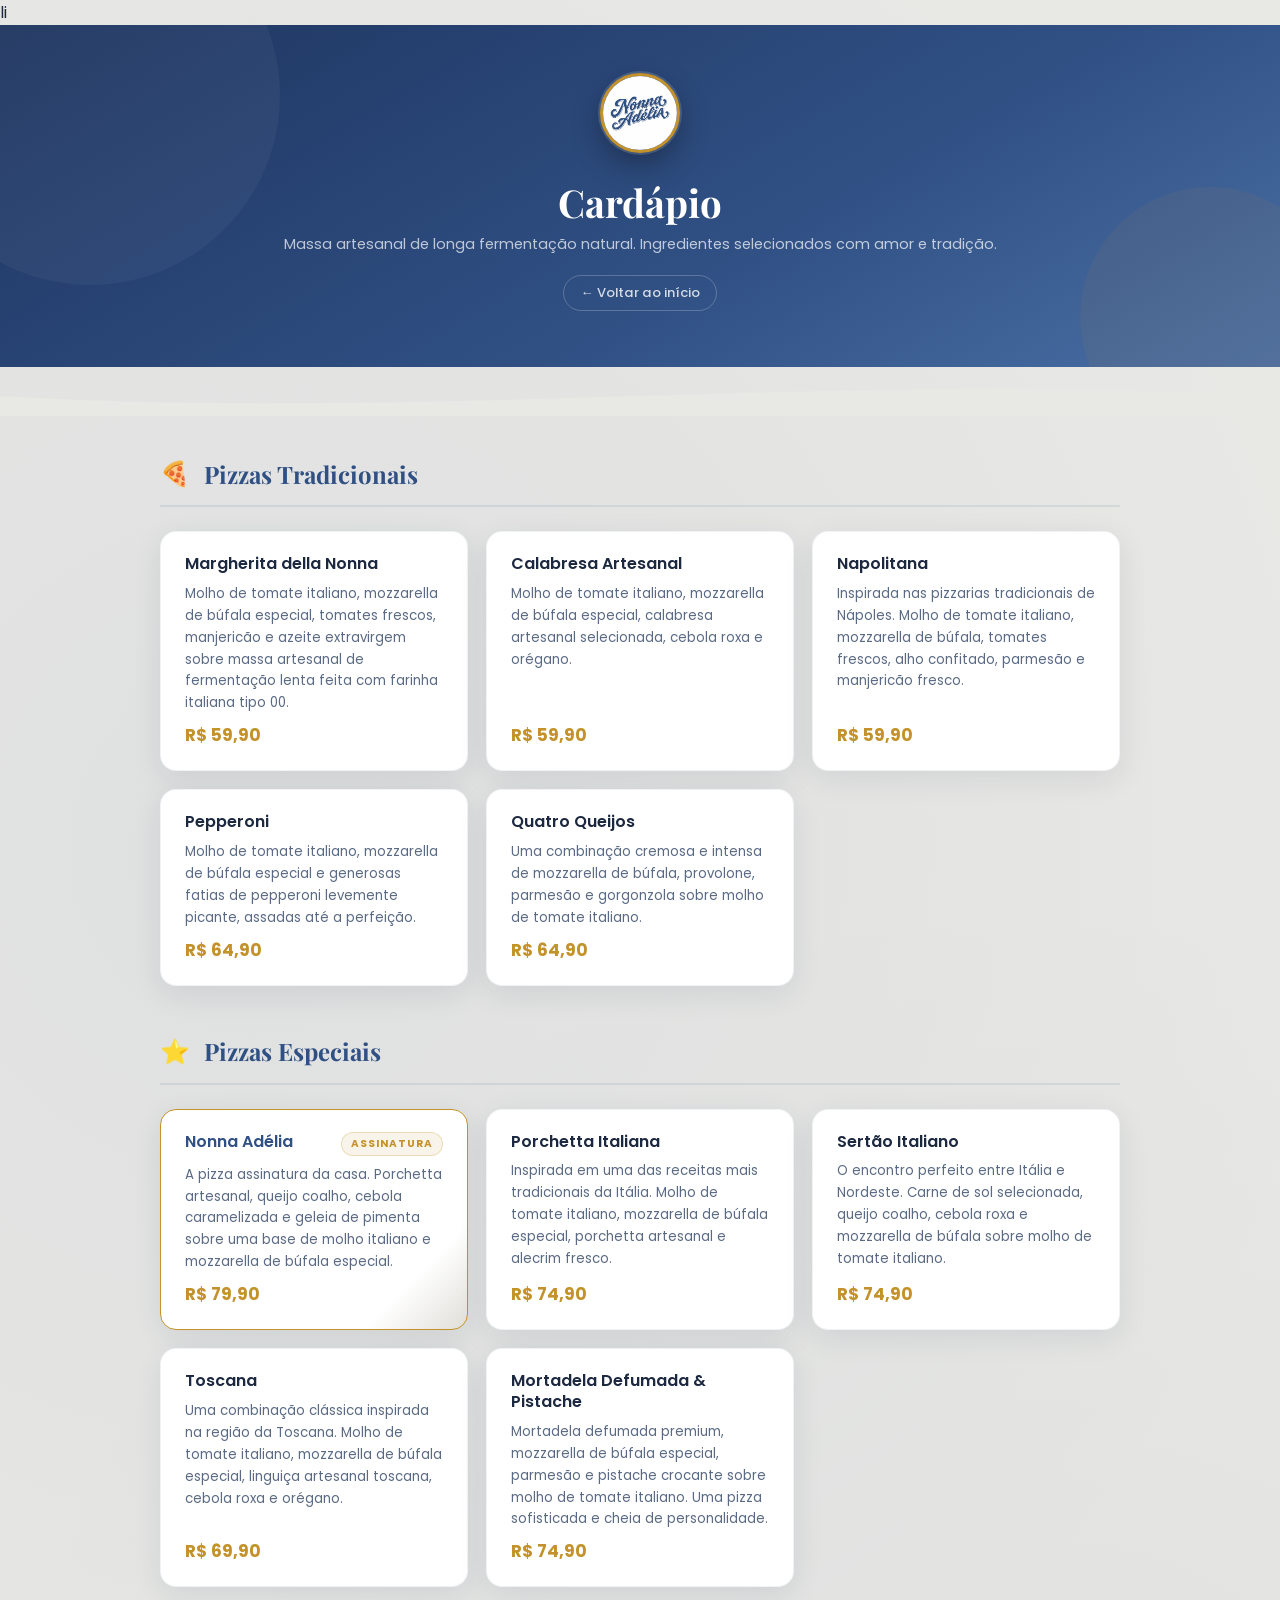
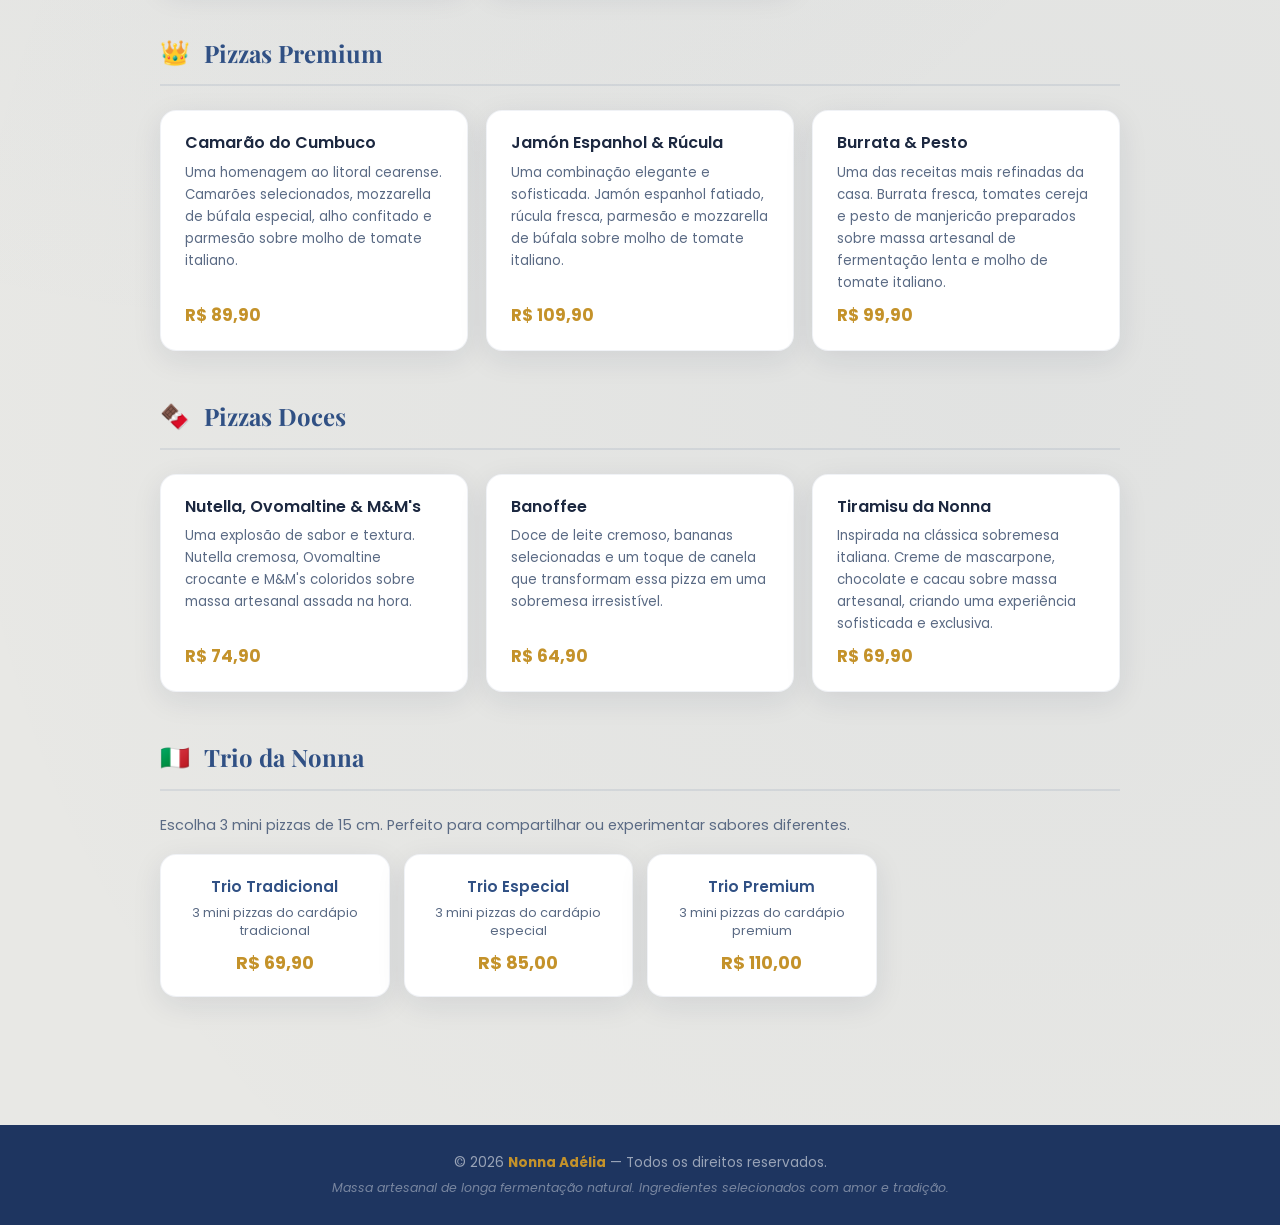
==== cardapio.html @ 71831718 "ajuste final" ====
<!DOCTYPE html>
<html lang="pt-BR">

<head>
    <meta charset="UTF-8">
    <meta name="viewport" content="width=device-width, initial-scale=1.0">
    <title>Cardápio — Nonna Adélia</title>
    <meta name="description" content="Cardápio completo da Nonna Adélia Pizzaria Artesanal.">

    <link rel="preconnect" href="https://fonts.googleapis.com">
    <link rel="preconnect" href="https://fonts.gstatic.com" crossorigin>
    <link href="https://fonts.googleapis.com/css2?family=Playfair+Display:ital,wght@0,700;1,400&family=Poppins:wght@300;400;500;600&display=swap" rel="stylesheet"> li
    <link rel="stylesheet" href="cardapio.css">
</head>

<body>

    <header class="menu-header">
        <img src="assets/logo.jpeg" alt="Logo Nonna Adélia" class="menu-header-logo">
        <h1>Cardápio</h1>
        <p>Massa artesanal de longa fermentação natural. Ingredientes selecionados com amor e tradição.</p>
        <a href="index.html" class="btn-back">
            ← Voltar ao início
        </a>
    </header>

    <div class="header-divider">
        <svg viewBox="0 0 1440 50" xmlns="http://www.w3.org/2000/svg" preserveAspectRatio="none">
            <path d="M0,30 C480,55 960,5 1440,30 L1440,50 L0,50 Z" fill="#e8e8e5"/>
        </svg>
    </div>

    <main class="container">

        <!-- TRADICIONAIS -->
        <div class="category">
            <div class="category-header">
                <span class="category-icon">🍕</span>
                <h2 class="category-title">Pizzas Tradicionais</h2>
            </div>
            <div class="pizza-list">

                <div class="pizza-item">
                    <div class="pizza-item-top">
                        <span class="pizza-item-name">Margherita della Nonna</span>
                    </div>
                    <p class="pizza-item-desc">Molho de tomate italiano, mozzarella de búfala especial, tomates frescos, manjericão e azeite extravirgem sobre massa artesanal de fermentação lenta feita com farinha italiana tipo 00.</p>
                    <span class="pizza-item-price">R$ 59,90</span>
                </div>

                <div class="pizza-item">
                    <div class="pizza-item-top">
                        <span class="pizza-item-name">Calabresa Artesanal</span>
                    </div>
                    <p class="pizza-item-desc">Molho de tomate italiano, mozzarella de búfala especial, calabresa artesanal selecionada, cebola roxa e orégano.</p>
                    <span class="pizza-item-price">R$ 59,90</span>
                </div>

                <div class="pizza-item">
                    <div class="pizza-item-top">
                        <span class="pizza-item-name">Napolitana</span>
                    </div>
                    <p class="pizza-item-desc">Inspirada nas pizzarias tradicionais de Nápoles. Molho de tomate italiano, mozzarella de búfala, tomates frescos, alho confitado, parmesão e manjericão fresco.</p>
                    <span class="pizza-item-price">R$ 59,90</span>
                </div>

                <div class="pizza-item">
                    <div class="pizza-item-top">
                        <span class="pizza-item-name">Pepperoni</span>
                    </div>
                    <p class="pizza-item-desc">Molho de tomate italiano, mozzarella de búfala especial e generosas fatias de pepperoni levemente picante, assadas até a perfeição.</p>
                    <span class="pizza-item-price">R$ 64,90</span>
                </div>

                <div class="pizza-item">
                    <div class="pizza-item-top">
                        <span class="pizza-item-name">Quatro Queijos</span>
                    </div>
                    <p class="pizza-item-desc">Uma combinação cremosa e intensa de mozzarella de búfala, provolone, parmesão e gorgonzola sobre molho de tomate italiano.</p>
                    <span class="pizza-item-price">R$ 64,90</span>
                </div>

            </div>
        </div>

        <!-- ESPECIAIS -->
        <div class="category">
            <div class="category-header">
                <span class="category-icon">⭐</span>
                <h2 class="category-title">Pizzas Especiais</h2>
            </div>
            <div class="pizza-list">

                <div class="pizza-item destaque">
                    <div class="pizza-item-top">
                        <span class="pizza-item-name">Nonna Adélia</span>
                        <span class="pizza-item-badge">Assinatura</span>
                    </div>
                    <p class="pizza-item-desc">A pizza assinatura da casa. Porchetta artesanal, queijo coalho, cebola caramelizada e geleia de pimenta sobre uma base de molho italiano e mozzarella de búfala especial.</p>
                    <span class="pizza-item-price">R$ 79,90</span>
                </div>

                <div class="pizza-item">
                    <div class="pizza-item-top">
                        <span class="pizza-item-name">Porchetta Italiana</span>
                    </div>
                    <p class="pizza-item-desc">Inspirada em uma das receitas mais tradicionais da Itália. Molho de tomate italiano, mozzarella de búfala especial, porchetta artesanal e alecrim fresco.</p>
                    <span class="pizza-item-price">R$ 74,90</span>
                </div>

                <div class="pizza-item">
                    <div class="pizza-item-top">
                        <span class="pizza-item-name">Sertão Italiano</span>
                    </div>
                    <p class="pizza-item-desc">O encontro perfeito entre Itália e Nordeste. Carne de sol selecionada, queijo coalho, cebola roxa e mozzarella de búfala sobre molho de tomate italiano.</p>
                    <span class="pizza-item-price">R$ 74,90</span>
                </div>

                <div class="pizza-item">
                    <div class="pizza-item-top">
                        <span class="pizza-item-name">Toscana</span>
                    </div>
                    <p class="pizza-item-desc">Uma combinação clássica inspirada na região da Toscana. Molho de tomate italiano, mozzarella de búfala especial, linguiça artesanal toscana, cebola roxa e orégano.</p>
                    <span class="pizza-item-price">R$ 69,90</span>
                </div>

                <div class="pizza-item">
                    <div class="pizza-item-top">
                        <span class="pizza-item-name">Mortadela Defumada & Pistache</span>
                    </div>
                    <p class="pizza-item-desc">Mortadela defumada premium, mozzarella de búfala especial, parmesão e pistache crocante sobre molho de tomate italiano. Uma pizza sofisticada e cheia de personalidade.</p>
                    <span class="pizza-item-price">R$ 74,90</span>
                </div>

            </div>
        </div>

        <!-- PREMIUM -->
        <div class="category">
            <div class="category-header">
                <span class="category-icon">👑</span>
                <h2 class="category-title">Pizzas Premium</h2>
            </div>
            <div class="pizza-list">

                <div class="pizza-item">
                    <div class="pizza-item-top">
                        <span class="pizza-item-name">Camarão do Cumbuco</span>
                    </div>
                    <p class="pizza-item-desc">Uma homenagem ao litoral cearense. Camarões selecionados, mozzarella de búfala especial, alho confitado e parmesão sobre molho de tomate italiano.</p>
                    <span class="pizza-item-price">R$ 89,90</span>
                </div>

                <div class="pizza-item">
                    <div class="pizza-item-top">
                        <span class="pizza-item-name">Jamón Espanhol & Rúcula</span>
                    </div>
                    <p class="pizza-item-desc">Uma combinação elegante e sofisticada. Jamón espanhol fatiado, rúcula fresca, parmesão e mozzarella de búfala sobre molho de tomate italiano.</p>
                    <span class="pizza-item-price">R$ 109,90</span>
                </div>

                <div class="pizza-item">
                    <div class="pizza-item-top">
                        <span class="pizza-item-name">Burrata & Pesto</span>
                    </div>
                    <p class="pizza-item-desc">Uma das receitas mais refinadas da casa. Burrata fresca, tomates cereja e pesto de manjericão preparados sobre massa artesanal de fermentação lenta e molho de tomate italiano.</p>
                    <span class="pizza-item-price">R$ 99,90</span>
                </div>

            </div>
        </div>

        <!-- DOCES -->
        <div class="category">
            <div class="category-header">
                <span class="category-icon">🍫</span>
                <h2 class="category-title">Pizzas Doces</h2>
            </div>
            <div class="pizza-list">

                <div class="pizza-item">
                    <div class="pizza-item-top">
                        <span class="pizza-item-name">Nutella, Ovomaltine & M&M's</span>
                    </div>
                    <p class="pizza-item-desc">Uma explosão de sabor e textura. Nutella cremosa, Ovomaltine crocante e M&M's coloridos sobre massa artesanal assada na hora.</p>
                    <span class="pizza-item-price">R$ 74,90</span>
                </div>

                <div class="pizza-item">
                    <div class="pizza-item-top">
                        <span class="pizza-item-name">Banoffee</span>
                    </div>
                    <p class="pizza-item-desc">Doce de leite cremoso, bananas selecionadas e um toque de canela que transformam essa pizza em uma sobremesa irresistível.</p>
                    <span class="pizza-item-price">R$ 64,90</span>
                </div>

                <div class="pizza-item">
                    <div class="pizza-item-top">
                        <span class="pizza-item-name">Tiramisu da Nonna</span>
                    </div>
                    <p class="pizza-item-desc">Inspirada na clássica sobremesa italiana. Creme de mascarpone, chocolate e cacau sobre massa artesanal, criando uma experiência sofisticada e exclusiva.</p>
                    <span class="pizza-item-price">R$ 69,90</span>
                </div>

            </div>
        </div>

        <!-- TRIO DA NONNA -->
        <div class="category">
            <div class="category-header">
                <span class="category-icon">🇮🇹</span>
                <h2 class="category-title">Trio da Nonna</h2>
            </div>
            <p style="font-size:.9rem; color:var(--muted); margin-bottom:18px;">Escolha 3 mini pizzas de 15 cm. Perfeito para compartilhar ou experimentar sabores diferentes.</p>
            <div class="trio-grid">

                <div class="trio-item">
                    <div class="trio-item-name">Trio Tradicional</div>
                    <div class="trio-item-desc">3 mini pizzas do cardápio tradicional</div>
                    <div class="trio-item-price">R$ 69,90</div>
                </div>

                <div class="trio-item">
                    <div class="trio-item-name">Trio Especial</div>
                    <div class="trio-item-desc">3 mini pizzas do cardápio especial</div>
                    <div class="trio-item-price">R$ 85,00</div>
                </div>

                <div class="trio-item">
                    <div class="trio-item-name">Trio Premium</div>
                    <div class="trio-item-desc">3 mini pizzas do cardápio premium</div>
                    <div class="trio-item-price">R$ 110,00</div>
                </div>

            </div>
        </div>

    </main>

    <footer class="menu-footer">
        <p>© 2026 <strong>Nonna Adélia</strong> — Todos os direitos reservados.</p>
        <p class="menu-footer-note">Massa artesanal de longa fermentação natural. Ingredientes selecionados com amor e tradição.</p>
    </footer>

</body>

</html>
---- cardapio.css ----
:root {
     --blue: #305084;
     --blue-dk: #1e3560;
     --blue-lt: #4a6fa5;
     --cream: #e8e8e5;
     --cream-lt: #f4f4f2;
     --white: #ffffff;
     --text: #1c2840;
     --muted: #5a6a84;
     --gold: #c4922a;
     --shadow: 0 8px 30px rgba(20, 35, 70, .09);
     --radius: 16px;
 }
 
 * {
     margin: 0;
     padding: 0;
     box-sizing: border-box;
 }
 
 html {
     scroll-behavior: smooth;
 }
 
 body {
     font-family: 'Poppins', sans-serif;
     background: var(--cream);
     color: var(--text);
     background-image: radial-gradient(circle at 20% 30%, rgba(48, 80, 132, .05) 0%, transparent 50%), radial-gradient(circle at 80% 70%, rgba(48, 80, 132, .04) 0%, transparent 50%);
 }
 
 h1,
 h2,
 h3 {
     font-family: 'Playfair Display', serif;
 }
 /* ── HEADER ─────────────────────────────── */
 
 .menu-header {
     background: linear-gradient(150deg, var(--blue-dk) 0%, var(--blue) 60%, var(--blue-lt) 100%);
     color: #fff;
     padding: 48px 20px 56px;
     text-align: center;
     position: relative;
     overflow: hidden;
 }
 
 .menu-header::before,
 .menu-header::after {
     content: "";
     position: absolute;
     border-radius: 50%;
     background: rgba(255, 255, 255, .04);
     pointer-events: none;
 }
 
 .menu-header::before {
     width: 380px;
     height: 380px;
     top: -120px;
     left: -100px;
 }
 
 .menu-header::after {
     width: 260px;
     height: 260px;
     bottom: -80px;
     right: -60px;
     background: rgba(196, 146, 42, .07);
 }
 
 .menu-header-logo {
     width: 80px;
     height: 80px;
     border-radius: 50%;
     object-fit: cover;
     border: 3px solid var(--gold);
     box-shadow: 0 0 0 2px rgba(255, 255, 255, .15), 0 12px 30px rgba(0, 0, 0, .3);
     margin-bottom: 16px;
 }
 
 .menu-header h1 {
     font-size: 2.4rem;
     margin-bottom: 6px;
 }
 
 .menu-header p {
     font-size: .9rem;
     color: rgba(255, 255, 255, .7);
     margin-bottom: 20px;
 }
 
 .btn-back {
     display: inline-flex;
     align-items: center;
     gap: 7px;
     color: rgba(255, 255, 255, .8);
     text-decoration: none;
     font-size: .82rem;
     font-weight: 500;
     border: 1px solid rgba(255, 255, 255, .22);
     border-radius: 30px;
     padding: 7px 16px;
     transition: color .2s, border-color .2s, background .2s;
 }
 
 .btn-back:hover {
     color: #fff;
     border-color: rgba(255, 255, 255, .5);
     background: rgba(255, 255, 255, .1);
 }
 
 .header-divider {
     width: 100%;
     line-height: 0;
     margin-top: -1px;
 }
 
 .header-divider svg {
     display: block;
     width: 100%;
     height: 50px;
 }
 /* ── CONTAINER ──────────────────────────── */
 
 .container {
     width: 90%;
     max-width: 960px;
     margin: 0 auto;
     padding: 40px 0 80px;
 }
 /* ── CATEGORIA ──────────────────────────── */
 
 .category {
     margin-bottom: 48px;
 }
 
 .category-header {
     display: flex;
     align-items: center;
     gap: 14px;
     margin-bottom: 24px;
     padding-bottom: 14px;
     border-bottom: 2px solid rgba(48, 80, 132, .1);
 }
 
 .category-icon {
     font-size: 1.5rem;
     flex-shrink: 0;
 }
 
 .category-title {
     font-size: 1.5rem;
     color: var(--blue);
 }
 /* ── GRID DE PIZZAS ─────────────────────── */
 
 .pizza-list {
     display: grid;
     grid-template-columns: repeat(auto-fill, minmax(280px, 1fr));
     gap: 18px;
 }
 
 .pizza-item {
     background: var(--white);
     border-radius: var(--radius);
     padding: 22px 24px;
     box-shadow: var(--shadow);
     border: 1px solid rgba(48, 80, 132, .07);
     transition: transform .25s, box-shadow .25s;
     display: flex;
     flex-direction: column;
     gap: 8px;
 }
 
 .pizza-item:hover {
     transform: translateY(-4px);
     box-shadow: 0 16px 40px rgba(20, 35, 70, .13);
 }
 
 .pizza-item.destaque {
     border-color: var(--gold);
     background: linear-gradient(135deg, #fff 80%, rgba(196, 146, 42, .05));
 }
 
 .pizza-item-top {
     display: flex;
     justify-content: space-between;
     align-items: flex-start;
     gap: 10px;
 }
 
 .pizza-item-name {
     font-size: 1rem;
     font-weight: 600;
     color: var(--text);
     line-height: 1.3;
 }
 
 .pizza-item.destaque .pizza-item-name {
     color: var(--blue);
 }
 
 .pizza-item-badge {
     font-size: .65rem;
     font-weight: 700;
     letter-spacing: .1em;
     text-transform: uppercase;
     color: var(--gold);
     background: rgba(196, 146, 42, .1);
     border: 1px solid rgba(196, 146, 42, .25);
     border-radius: 20px;
     padding: 3px 9px;
     white-space: nowrap;
     flex-shrink: 0;
 }
 
 .pizza-item-desc {
     font-size: .83rem;
     color: var(--muted);
     line-height: 1.65;
 }
 
 .pizza-item-price {
     margin-top: auto;
     font-size: 1.05rem;
     font-weight: 700;
     color: var(--gold);
 }
 /* ── TRIO ───────────────────────────────── */
 
 .trio-grid {
     display: grid;
     grid-template-columns: repeat(auto-fill, minmax(200px, 1fr));
     gap: 14px;
 }
 
 .trio-item {
     background: var(--white);
     border-radius: var(--radius);
     padding: 20px 22px;
     box-shadow: var(--shadow);
     border: 1px solid rgba(48, 80, 132, .07);
     text-align: center;
 }
 
 .trio-item-name {
     font-size: .95rem;
     font-weight: 600;
     color: var(--blue);
     margin-bottom: 6px;
 }
 
 .trio-item-desc {
     font-size: .8rem;
     color: var(--muted);
     margin-bottom: 10px;
 }
 
 .trio-item-price {
     font-size: 1.1rem;
     font-weight: 700;
     color: var(--gold);
 }
 /* ── RODAPÉ ─────────────────────────────── */
 
 .menu-footer {
     background: var(--blue-dk);
     color: rgba(255, 255, 255, .55);
     text-align: center;
     padding: 28px 20px;
     font-size: .85rem;
 }
 
 .menu-footer strong {
     color: var(--gold);
 }
 
 .menu-footer-note {
     font-style: italic;
     color: rgba(255, 255, 255, .4);
     font-size: .78rem;
     margin-top: 6px;
 }
 /* ── RESPONSIVO ─────────────────────────── */
 
 @media (max-width: 600px) {
     .menu-header h1 {
         font-size: 1.9rem;
     }
     .pizza-list {
         grid-template-columns: 1fr;
     }
     .trio-grid {
         grid-template-columns: 1fr;
     }
 }
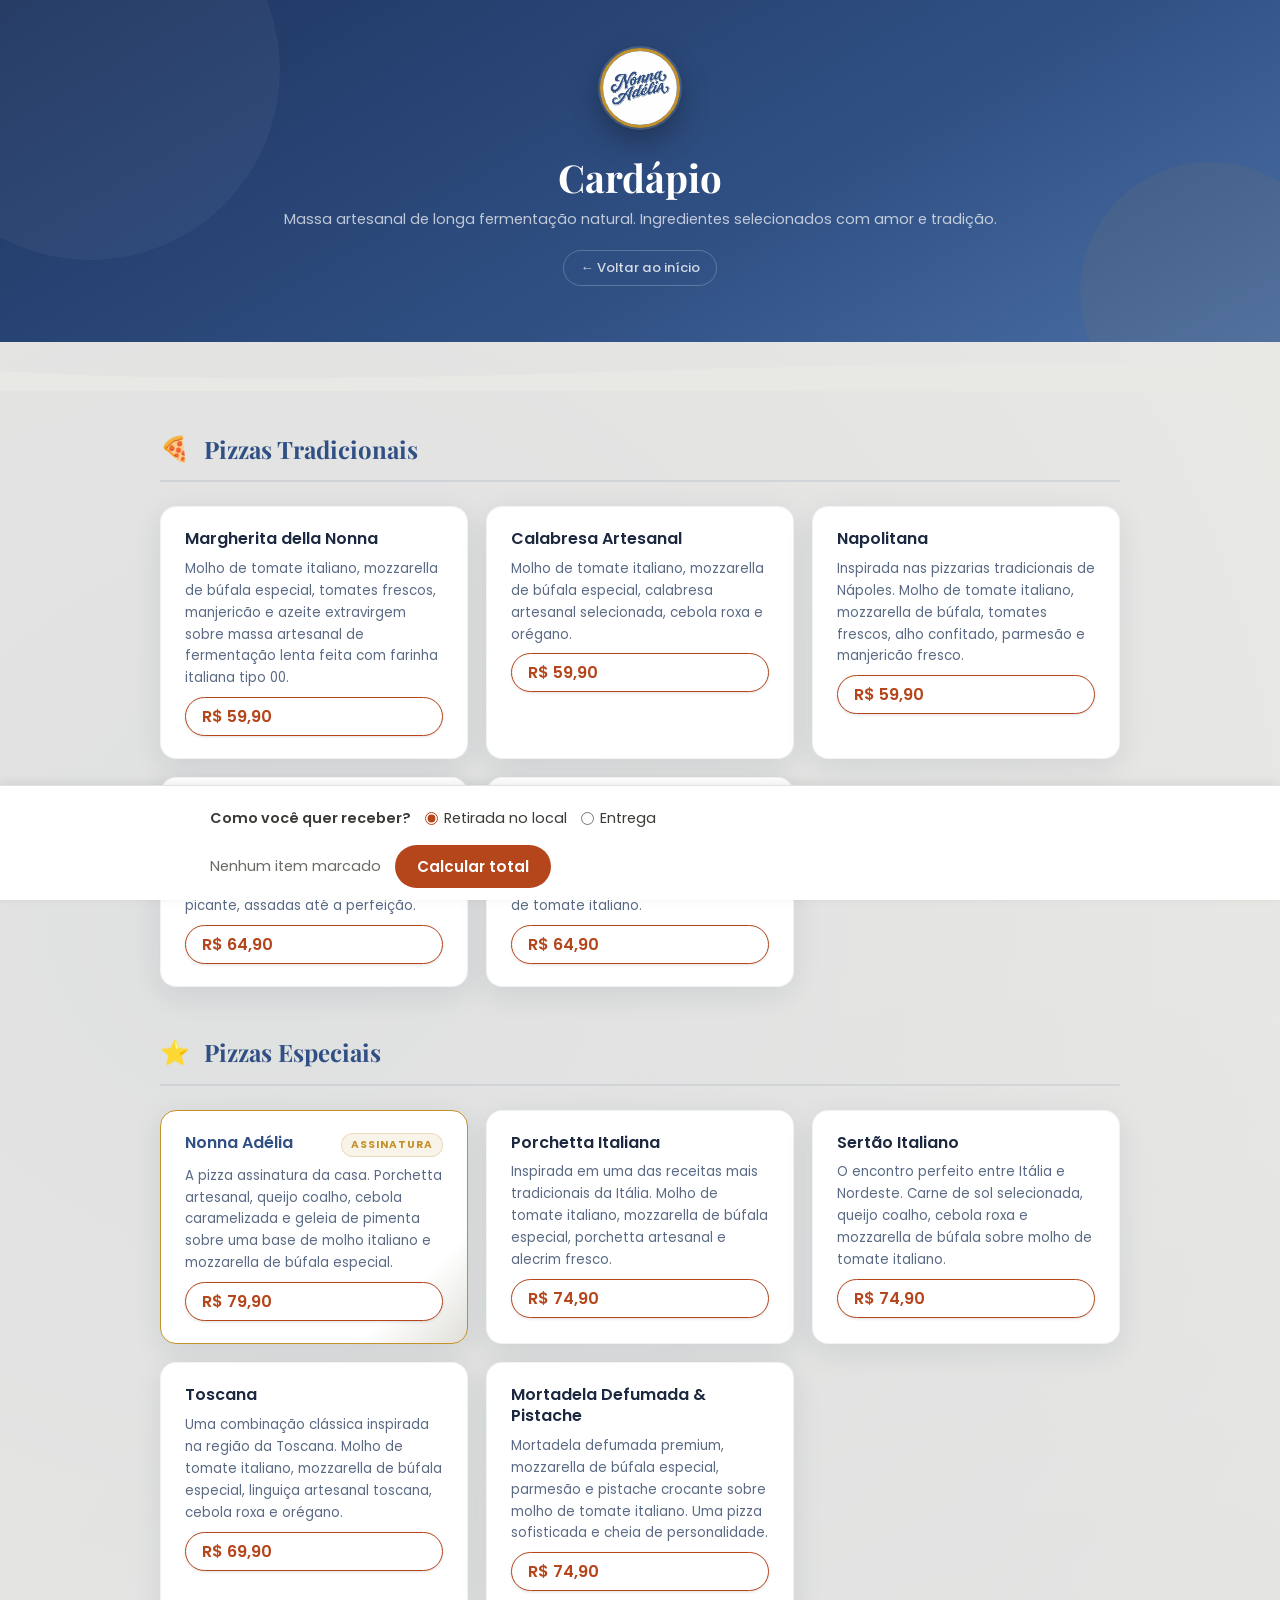
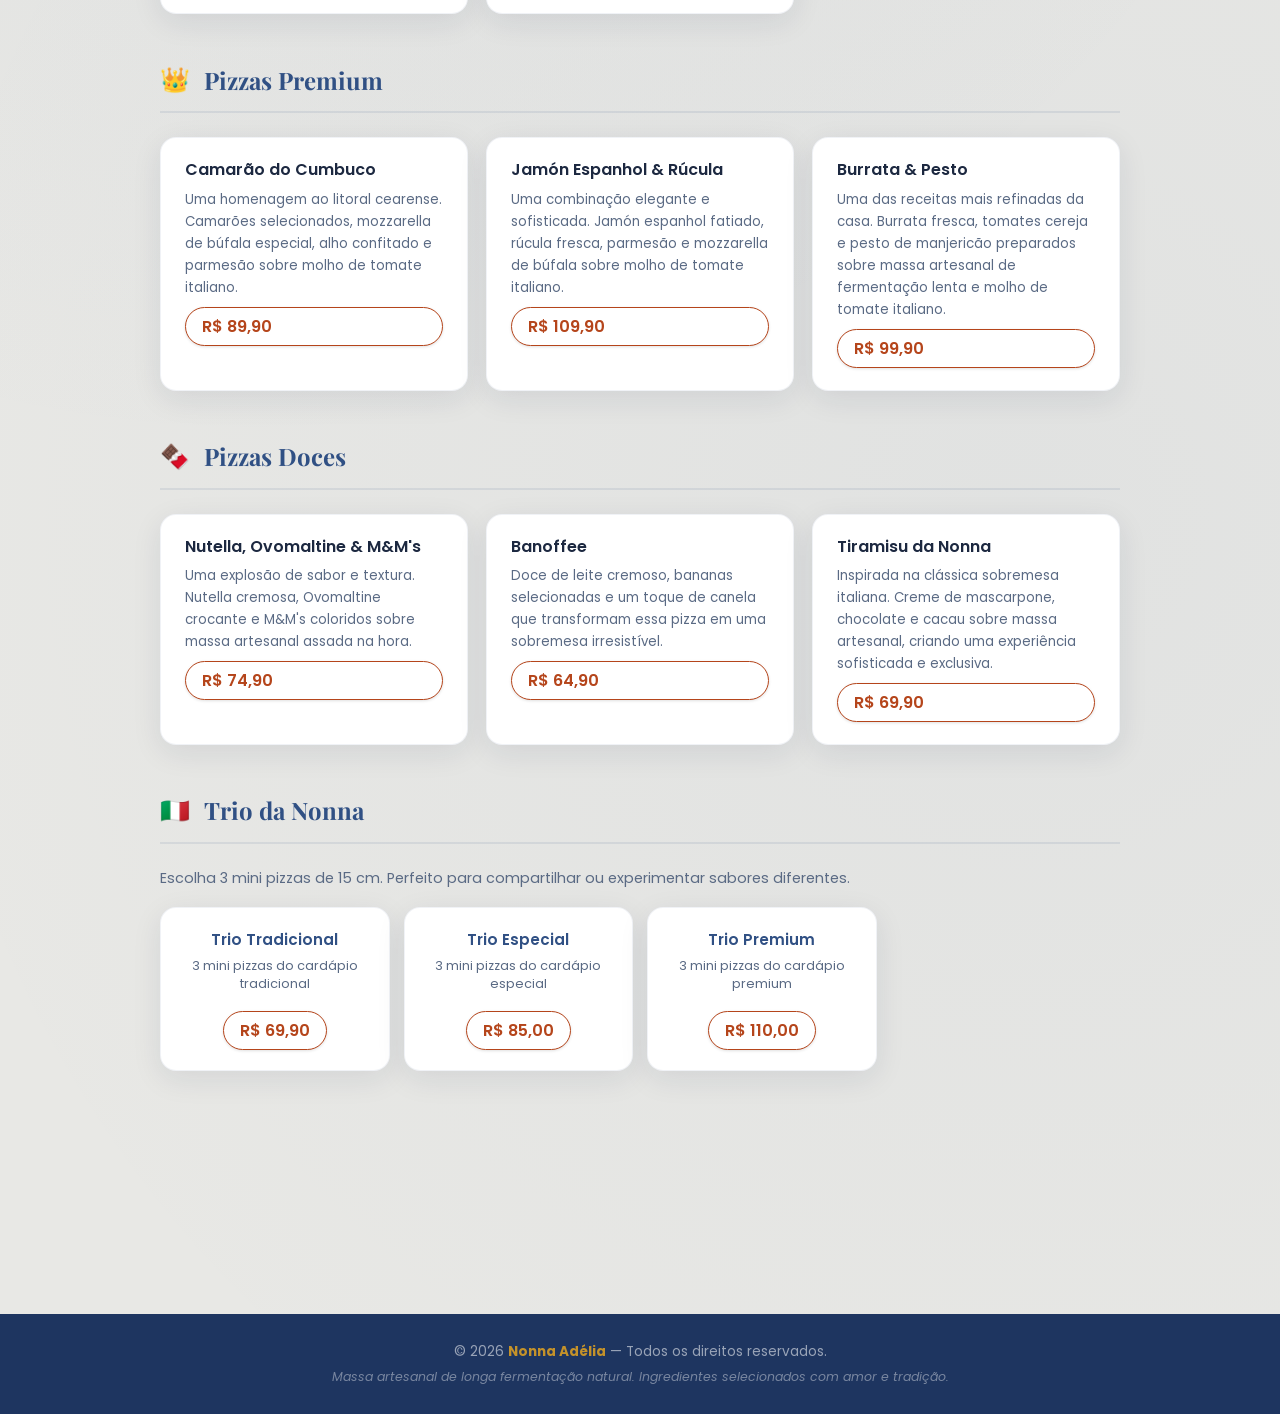
==== commit 4f7306a0: "ajuste comprar" ====
--- a/cardapio.html
+++ b/cardapio.html
@@ -9,8 +9,9 @@
 
     <link rel="preconnect" href="https://fonts.googleapis.com">
     <link rel="preconnect" href="https://fonts.gstatic.com" crossorigin>
-    <link href="https://fonts.googleapis.com/css2?family=Playfair+Display:ital,wght@0,700;1,400&family=Poppins:wght@300;400;500;600&display=swap" rel="stylesheet"> li
+    <link href="https://fonts.googleapis.com/css2?family=Playfair+Display:ital,wght@0,700;1,400&family=Poppins:wght@300;400;500;600&display=swap" rel="stylesheet">
     <link rel="stylesheet" href="cardapio.css">
+
 </head>
 
 <body>
@@ -45,7 +46,7 @@
                         <span class="pizza-item-name">Margherita della Nonna</span>
                     </div>
                     <p class="pizza-item-desc">Molho de tomate italiano, mozzarella de búfala especial, tomates frescos, manjericão e azeite extravirgem sobre massa artesanal de fermentação lenta feita com farinha italiana tipo 00.</p>
-                    <span class="pizza-item-price">R$ 59,90</span>
+                    <button type="button" class="pizza-item-price" aria-pressed="false" data-price="59.90" onclick="toggleMarcar(this)">R$ 59,90</button>
                 </div>
 
                 <div class="pizza-item">
@@ -53,7 +54,7 @@
                         <span class="pizza-item-name">Calabresa Artesanal</span>
                     </div>
                     <p class="pizza-item-desc">Molho de tomate italiano, mozzarella de búfala especial, calabresa artesanal selecionada, cebola roxa e orégano.</p>
-                    <span class="pizza-item-price">R$ 59,90</span>
+                    <button type="button" class="pizza-item-price" aria-pressed="false" data-price="59.90" onclick="toggleMarcar(this)">R$ 59,90</button>
                 </div>
 
                 <div class="pizza-item">
@@ -61,7 +62,7 @@
                         <span class="pizza-item-name">Napolitana</span>
                     </div>
                     <p class="pizza-item-desc">Inspirada nas pizzarias tradicionais de Nápoles. Molho de tomate italiano, mozzarella de búfala, tomates frescos, alho confitado, parmesão e manjericão fresco.</p>
-                    <span class="pizza-item-price">R$ 59,90</span>
+                    <button type="button" class="pizza-item-price" aria-pressed="false" data-price="59.90" onclick="toggleMarcar(this)">R$ 59,90</button>
                 </div>
 
                 <div class="pizza-item">
@@ -69,7 +70,7 @@
                         <span class="pizza-item-name">Pepperoni</span>
                     </div>
                     <p class="pizza-item-desc">Molho de tomate italiano, mozzarella de búfala especial e generosas fatias de pepperoni levemente picante, assadas até a perfeição.</p>
-                    <span class="pizza-item-price">R$ 64,90</span>
+                    <button type="button" class="pizza-item-price" aria-pressed="false" data-price="64.90" onclick="toggleMarcar(this)">R$ 64,90</button>
                 </div>
 
                 <div class="pizza-item">
@@ -77,7 +78,7 @@
                         <span class="pizza-item-name">Quatro Queijos</span>
                     </div>
                     <p class="pizza-item-desc">Uma combinação cremosa e intensa de mozzarella de búfala, provolone, parmesão e gorgonzola sobre molho de tomate italiano.</p>
-                    <span class="pizza-item-price">R$ 64,90</span>
+                    <button type="button" class="pizza-item-price" aria-pressed="false" data-price="64.90" onclick="toggleMarcar(this)">R$ 64,90</button>
                 </div>
 
             </div>
@@ -97,7 +98,7 @@
                         <span class="pizza-item-badge">Assinatura</span>
                     </div>
                     <p class="pizza-item-desc">A pizza assinatura da casa. Porchetta artesanal, queijo coalho, cebola caramelizada e geleia de pimenta sobre uma base de molho italiano e mozzarella de búfala especial.</p>
-                    <span class="pizza-item-price">R$ 79,90</span>
+                    <button type="button" class="pizza-item-price" aria-pressed="false" data-price="79.90" onclick="toggleMarcar(this)">R$ 79,90</button>
                 </div>
 
                 <div class="pizza-item">
@@ -105,7 +106,7 @@
                         <span class="pizza-item-name">Porchetta Italiana</span>
                     </div>
                     <p class="pizza-item-desc">Inspirada em uma das receitas mais tradicionais da Itália. Molho de tomate italiano, mozzarella de búfala especial, porchetta artesanal e alecrim fresco.</p>
-                    <span class="pizza-item-price">R$ 74,90</span>
+                    <button type="button" class="pizza-item-price" aria-pressed="false" data-price="74.90" onclick="toggleMarcar(this)">R$ 74,90</button>
                 </div>
 
                 <div class="pizza-item">
@@ -113,7 +114,7 @@
                         <span class="pizza-item-name">Sertão Italiano</span>
                     </div>
                     <p class="pizza-item-desc">O encontro perfeito entre Itália e Nordeste. Carne de sol selecionada, queijo coalho, cebola roxa e mozzarella de búfala sobre molho de tomate italiano.</p>
-                    <span class="pizza-item-price">R$ 74,90</span>
+                    <button type="button" class="pizza-item-price" aria-pressed="false" data-price="74.90" onclick="toggleMarcar(this)">R$ 74,90</button>
                 </div>
 
                 <div class="pizza-item">
@@ -121,7 +122,7 @@
                         <span class="pizza-item-name">Toscana</span>
                     </div>
                     <p class="pizza-item-desc">Uma combinação clássica inspirada na região da Toscana. Molho de tomate italiano, mozzarella de búfala especial, linguiça artesanal toscana, cebola roxa e orégano.</p>
-                    <span class="pizza-item-price">R$ 69,90</span>
+                    <button type="button" class="pizza-item-price" aria-pressed="false" data-price="69.90" onclick="toggleMarcar(this)">R$ 69,90</button>
                 </div>
 
                 <div class="pizza-item">
@@ -129,7 +130,7 @@
                         <span class="pizza-item-name">Mortadela Defumada & Pistache</span>
                     </div>
                     <p class="pizza-item-desc">Mortadela defumada premium, mozzarella de búfala especial, parmesão e pistache crocante sobre molho de tomate italiano. Uma pizza sofisticada e cheia de personalidade.</p>
-                    <span class="pizza-item-price">R$ 74,90</span>
+                    <button type="button" class="pizza-item-price" aria-pressed="false" data-price="74.90" onclick="toggleMarcar(this)">R$ 74,90</button>
                 </div>
 
             </div>
@@ -148,7 +149,7 @@
                         <span class="pizza-item-name">Camarão do Cumbuco</span>
                     </div>
                     <p class="pizza-item-desc">Uma homenagem ao litoral cearense. Camarões selecionados, mozzarella de búfala especial, alho confitado e parmesão sobre molho de tomate italiano.</p>
-                    <span class="pizza-item-price">R$ 89,90</span>
+                    <button type="button" class="pizza-item-price" aria-pressed="false" data-price="89.90" onclick="toggleMarcar(this)">R$ 89,90</button>
                 </div>
 
                 <div class="pizza-item">
@@ -156,7 +157,7 @@
                         <span class="pizza-item-name">Jamón Espanhol & Rúcula</span>
                     </div>
                     <p class="pizza-item-desc">Uma combinação elegante e sofisticada. Jamón espanhol fatiado, rúcula fresca, parmesão e mozzarella de búfala sobre molho de tomate italiano.</p>
-                    <span class="pizza-item-price">R$ 109,90</span>
+                    <button type="button" class="pizza-item-price" aria-pressed="false" data-price="109.90" onclick="toggleMarcar(this)">R$ 109,90</button>
                 </div>
 
                 <div class="pizza-item">
@@ -164,7 +165,7 @@
                         <span class="pizza-item-name">Burrata & Pesto</span>
                     </div>
                     <p class="pizza-item-desc">Uma das receitas mais refinadas da casa. Burrata fresca, tomates cereja e pesto de manjericão preparados sobre massa artesanal de fermentação lenta e molho de tomate italiano.</p>
-                    <span class="pizza-item-price">R$ 99,90</span>
+                    <button type="button" class="pizza-item-price" aria-pressed="false" data-price="99.90" onclick="toggleMarcar(this)">R$ 99,90</button>
                 </div>
 
             </div>
@@ -183,7 +184,7 @@
                         <span class="pizza-item-name">Nutella, Ovomaltine & M&M's</span>
                     </div>
                     <p class="pizza-item-desc">Uma explosão de sabor e textura. Nutella cremosa, Ovomaltine crocante e M&M's coloridos sobre massa artesanal assada na hora.</p>
-                    <span class="pizza-item-price">R$ 74,90</span>
+                    <button type="button" class="pizza-item-price" aria-pressed="false" data-price="74.90" onclick="toggleMarcar(this)">R$ 74,90</button>
                 </div>
 
                 <div class="pizza-item">
@@ -191,7 +192,7 @@
                         <span class="pizza-item-name">Banoffee</span>
                     </div>
                     <p class="pizza-item-desc">Doce de leite cremoso, bananas selecionadas e um toque de canela que transformam essa pizza em uma sobremesa irresistível.</p>
-                    <span class="pizza-item-price">R$ 64,90</span>
+                    <button type="button" class="pizza-item-price" aria-pressed="false" data-price="64.90" onclick="toggleMarcar(this)">R$ 64,90</button>
                 </div>
 
                 <div class="pizza-item">
@@ -199,7 +200,7 @@
                         <span class="pizza-item-name">Tiramisu da Nonna</span>
                     </div>
                     <p class="pizza-item-desc">Inspirada na clássica sobremesa italiana. Creme de mascarpone, chocolate e cacau sobre massa artesanal, criando uma experiência sofisticada e exclusiva.</p>
-                    <span class="pizza-item-price">R$ 69,90</span>
+                    <button type="button" class="pizza-item-price" aria-pressed="false" data-price="69.90" onclick="toggleMarcar(this)">R$ 69,90</button>
                 </div>
 
             </div>
@@ -217,31 +218,89 @@
                 <div class="trio-item">
                     <div class="trio-item-name">Trio Tradicional</div>
                     <div class="trio-item-desc">3 mini pizzas do cardápio tradicional</div>
-                    <div class="trio-item-price">R$ 69,90</div>
+                    <button type="button" class="trio-item-price" aria-pressed="false" data-price="69.90" onclick="toggleMarcar(this)">R$ 69,90</button>
                 </div>
 
                 <div class="trio-item">
                     <div class="trio-item-name">Trio Especial</div>
                     <div class="trio-item-desc">3 mini pizzas do cardápio especial</div>
-                    <div class="trio-item-price">R$ 85,00</div>
+                    <button type="button" class="trio-item-price" aria-pressed="false" data-price="85.00" onclick="toggleMarcar(this)">R$ 85,00</button>
                 </div>
 
                 <div class="trio-item">
                     <div class="trio-item-name">Trio Premium</div>
                     <div class="trio-item-desc">3 mini pizzas do cardápio premium</div>
-                    <div class="trio-item-price">R$ 110,00</div>
+                    <button type="button" class="trio-item-price" aria-pressed="false" data-price="110.00" onclick="toggleMarcar(this)">R$ 110,00</button>
                 </div>
 
             </div>
         </div>
 
     </main>
+
+    <div class="total-bar" id="totalBar">
+        <div class="total-bar-inner">
+
+            <div class="entrega-block">
+                <span class="entrega-label">Como você quer receber?</span>
+                <label class="entrega-option">
+                    <input type="radio" name="entrega" value="retirada" checked onchange="onEntregaChange()">
+                    Retirada no local
+                </label>
+                <label class="entrega-option">
+                    <input type="radio" name="entrega" value="entrega" onchange="onEntregaChange()">
+                    Entrega
+                </label>
+            </div>
+
+            <div class="endereco-block" id="enderecoBlock" style="display:none;">
+                <div class="cep-row">
+                    <input type="text" id="cepInput" class="cep-input" placeholder="Digite seu CEP" maxlength="9" oninput="mascaraCep(this)">
+                    <button type="button" class="btn-frete" onclick="buscarCep()">Calcular frete</button>
+                </div>
+                <span id="cepLoading" class="cep-loading" style="display:none;">Calculando frete...</span>
+                <span id="cepErro" class="cep-erro" style="display:none;"></span>
+                <div id="freteInfo" class="frete-info" style="display:none;">
+                    <p id="cepEndereco" class="frete-endereco"></p>
+                    <p class="frete-dados">
+                        <span id="freteDistancia"></span> · <span id="freteTempo"></span> de entrega · Taxa: <span id="freteValor"></span>
+                    </p>
+                </div>
+            </div>
+
+            <div id="orderSummary" class="order-summary" style="display:none;">
+                <div class="order-summary-row">
+                    <span>Subtotal</span>
+                    <span id="sumSubtotal"></span>
+                </div>
+                <div class="order-summary-row" id="sumFreteRow" style="display:none;">
+                    <span>Frete</span>
+                    <span id="sumFrete"></span>
+                </div>
+                <div class="order-summary-row order-summary-total">
+                    <span>Total</span>
+                    <span id="sumTotal"></span>
+                </div>
+            </div>
+
+            <div class="total-bar-actions">
+                <span class="total-bar-info" id="totalInfo">Nenhum item marcado</span>
+                <button type="button" class="btn-calcular" id="btnCalcular" onclick="calcularTotal()">Calcular total</button>
+                <span class="total-bar-valor" id="totalValor"></span>
+                <a href="https://link.mercadopago.com.br/nonnadeliapizza" target="_blank" rel="noopener noreferrer" class="btn-pagar" id="btnPagar" style="display:none;" onclick="return pagarComPix(event)">
+                    Pagar com Pix
+                </a>
+            </div>
+        </div>
+    </div>
 
     <footer class="menu-footer">
         <p>© 2026 <strong>Nonna Adélia</strong> — Todos os direitos reservados.</p>
         <p class="menu-footer-note">Massa artesanal de longa fermentação natural. Ingredientes selecionados com amor e tradição.</p>
     </footer>
 
+    <script src="cardapio.js"></script>
+
 </body>
 
 </html>
--- a/cardapio.css
+++ b/cardapio.css
@@ -1,297 +1,710 @@
-  :root {
-     --blue: #305084;
-     --blue-dk: #1e3560;
-     --blue-lt: #4a6fa5;
-     --cream: #e8e8e5;
-     --cream-lt: #f4f4f2;
-     --white: #ffffff;
-     --text: #1c2840;
-     --muted: #5a6a84;
-     --gold: #c4922a;
-     --shadow: 0 8px 30px rgba(20, 35, 70, .09);
-     --radius: 16px;
- }
- 
- * {
-     margin: 0;
-     padding: 0;
-     box-sizing: border-box;
- }
- 
- html {
-     scroll-behavior: smooth;
- }
- 
- body {
-     font-family: 'Poppins', sans-serif;
-     background: var(--cream);
-     color: var(--text);
-     background-image: radial-gradient(circle at 20% 30%, rgba(48, 80, 132, .05) 0%, transparent 50%), radial-gradient(circle at 80% 70%, rgba(48, 80, 132, .04) 0%, transparent 50%);
- }
- 
- h1,
- h2,
- h3 {
-     font-family: 'Playfair Display', serif;
- }
- /* ── HEADER ─────────────────────────────── */
- 
- .menu-header {
-     background: linear-gradient(150deg, var(--blue-dk) 0%, var(--blue) 60%, var(--blue-lt) 100%);
-     color: #fff;
-     padding: 48px 20px 56px;
-     text-align: center;
-     position: relative;
-     overflow: hidden;
- }
- 
- .menu-header::before,
- .menu-header::after {
-     content: "";
-     position: absolute;
-     border-radius: 50%;
-     background: rgba(255, 255, 255, .04);
-     pointer-events: none;
- }
- 
- .menu-header::before {
-     width: 380px;
-     height: 380px;
-     top: -120px;
-     left: -100px;
- }
- 
- .menu-header::after {
-     width: 260px;
-     height: 260px;
-     bottom: -80px;
-     right: -60px;
-     background: rgba(196, 146, 42, .07);
- }
- 
- .menu-header-logo {
-     width: 80px;
-     height: 80px;
-     border-radius: 50%;
-     object-fit: cover;
-     border: 3px solid var(--gold);
-     box-shadow: 0 0 0 2px rgba(255, 255, 255, .15), 0 12px 30px rgba(0, 0, 0, .3);
-     margin-bottom: 16px;
- }
- 
- .menu-header h1 {
-     font-size: 2.4rem;
-     margin-bottom: 6px;
- }
- 
- .menu-header p {
-     font-size: .9rem;
-     color: rgba(255, 255, 255, .7);
-     margin-bottom: 20px;
- }
- 
- .btn-back {
-     display: inline-flex;
-     align-items: center;
-     gap: 7px;
-     color: rgba(255, 255, 255, .8);
-     text-decoration: none;
-     font-size: .82rem;
-     font-weight: 500;
-     border: 1px solid rgba(255, 255, 255, .22);
-     border-radius: 30px;
-     padding: 7px 16px;
-     transition: color .2s, border-color .2s, background .2s;
- }
- 
- .btn-back:hover {
-     color: #fff;
-     border-color: rgba(255, 255, 255, .5);
-     background: rgba(255, 255, 255, .1);
- }
- 
- .header-divider {
-     width: 100%;
-     line-height: 0;
-     margin-top: -1px;
- }
- 
- .header-divider svg {
-     display: block;
-     width: 100%;
-     height: 50px;
- }
- /* ── CONTAINER ──────────────────────────── */
- 
- .container {
-     width: 90%;
-     max-width: 960px;
-     margin: 0 auto;
-     padding: 40px 0 80px;
- }
- /* ── CATEGORIA ──────────────────────────── */
- 
- .category {
-     margin-bottom: 48px;
- }
- 
- .category-header {
-     display: flex;
-     align-items: center;
-     gap: 14px;
-     margin-bottom: 24px;
-     padding-bottom: 14px;
-     border-bottom: 2px solid rgba(48, 80, 132, .1);
- }
- 
- .category-icon {
-     font-size: 1.5rem;
-     flex-shrink: 0;
- }
- 
- .category-title {
-     font-size: 1.5rem;
-     color: var(--blue);
- }
- /* ── GRID DE PIZZAS ─────────────────────── */
- 
- .pizza-list {
-     display: grid;
-     grid-template-columns: repeat(auto-fill, minmax(280px, 1fr));
-     gap: 18px;
- }
- 
- .pizza-item {
-     background: var(--white);
-     border-radius: var(--radius);
-     padding: 22px 24px;
-     box-shadow: var(--shadow);
-     border: 1px solid rgba(48, 80, 132, .07);
-     transition: transform .25s, box-shadow .25s;
-     display: flex;
-     flex-direction: column;
-     gap: 8px;
- }
- 
- .pizza-item:hover {
-     transform: translateY(-4px);
-     box-shadow: 0 16px 40px rgba(20, 35, 70, .13);
- }
- 
- .pizza-item.destaque {
-     border-color: var(--gold);
-     background: linear-gradient(135deg, #fff 80%, rgba(196, 146, 42, .05));
- }
- 
- .pizza-item-top {
-     display: flex;
-     justify-content: space-between;
-     align-items: flex-start;
-     gap: 10px;
- }
- 
- .pizza-item-name {
-     font-size: 1rem;
-     font-weight: 600;
-     color: var(--text);
-     line-height: 1.3;
- }
- 
- .pizza-item.destaque .pizza-item-name {
-     color: var(--blue);
- }
- 
- .pizza-item-badge {
-     font-size: .65rem;
-     font-weight: 700;
-     letter-spacing: .1em;
-     text-transform: uppercase;
-     color: var(--gold);
-     background: rgba(196, 146, 42, .1);
-     border: 1px solid rgba(196, 146, 42, .25);
-     border-radius: 20px;
-     padding: 3px 9px;
-     white-space: nowrap;
-     flex-shrink: 0;
- }
- 
- .pizza-item-desc {
-     font-size: .83rem;
-     color: var(--muted);
-     line-height: 1.65;
- }
- 
- .pizza-item-price {
-     margin-top: auto;
-     font-size: 1.05rem;
-     font-weight: 700;
-     color: var(--gold);
- }
- /* ── TRIO ───────────────────────────────── */
- 
- .trio-grid {
-     display: grid;
-     grid-template-columns: repeat(auto-fill, minmax(200px, 1fr));
-     gap: 14px;
- }
- 
- .trio-item {
-     background: var(--white);
-     border-radius: var(--radius);
-     padding: 20px 22px;
-     box-shadow: var(--shadow);
-     border: 1px solid rgba(48, 80, 132, .07);
-     text-align: center;
- }
- 
- .trio-item-name {
-     font-size: .95rem;
-     font-weight: 600;
-     color: var(--blue);
-     margin-bottom: 6px;
- }
- 
- .trio-item-desc {
-     font-size: .8rem;
-     color: var(--muted);
-     margin-bottom: 10px;
- }
- 
- .trio-item-price {
-     font-size: 1.1rem;
-     font-weight: 700;
-     color: var(--gold);
- }
- /* ── RODAPÉ ─────────────────────────────── */
- 
- .menu-footer {
-     background: var(--blue-dk);
-     color: rgba(255, 255, 255, .55);
-     text-align: center;
-     padding: 28px 20px;
-     font-size: .85rem;
- }
- 
- .menu-footer strong {
-     color: var(--gold);
- }
- 
- .menu-footer-note {
-     font-style: italic;
-     color: rgba(255, 255, 255, .4);
-     font-size: .78rem;
-     margin-top: 6px;
- }
- /* ── RESPONSIVO ─────────────────────────── */
- 
- @media (max-width: 600px) {
-     .menu-header h1 {
-         font-size: 1.9rem;
-     }
-     .pizza-list {
-         grid-template-columns: 1fr;
-     }
-     .trio-grid {
-         grid-template-columns: 1fr;
-     }
- }+    :root {
+       --blue: #305084;
+       --blue-dk: #1e3560;
+       --blue-lt: #4a6fa5;
+       --cream: #e8e8e5;
+       --cream-lt: #f4f4f2;
+       --white: #ffffff;
+       --text: #1c2840;
+       --muted: #5a6a84;
+       --gold: #c4922a;
+       --shadow: 0 8px 30px rgba(20, 35, 70, .09);
+       --radius: 16px;
+   }
+   
+   * {
+       margin: 0;
+       padding: 0;
+       box-sizing: border-box;
+   }
+   
+   html {
+       scroll-behavior: smooth;
+   }
+   
+   body {
+       font-family: 'Poppins', sans-serif;
+       background: var(--cream);
+       color: var(--text);
+       background-image: radial-gradient(circle at 20% 30%, rgba(48, 80, 132, .05) 0%, transparent 50%), radial-gradient(circle at 80% 70%, rgba(48, 80, 132, .04) 0%, transparent 50%);
+   }
+   
+   h1,
+   h2,
+   h3 {
+       font-family: 'Playfair Display', serif;
+   }
+   /* ── HEADER ─────────────────────────────── */
+   
+   .menu-header {
+       background: linear-gradient(150deg, var(--blue-dk) 0%, var(--blue) 60%, var(--blue-lt) 100%);
+       color: #fff;
+       padding: 48px 20px 56px;
+       text-align: center;
+       position: relative;
+       overflow: hidden;
+   }
+   
+   .menu-header::before,
+   .menu-header::after {
+       content: "";
+       position: absolute;
+       border-radius: 50%;
+       background: rgba(255, 255, 255, .04);
+       pointer-events: none;
+   }
+   
+   .menu-header::before {
+       width: 380px;
+       height: 380px;
+       top: -120px;
+       left: -100px;
+   }
+   
+   .menu-header::after {
+       width: 260px;
+       height: 260px;
+       bottom: -80px;
+       right: -60px;
+       background: rgba(196, 146, 42, .07);
+   }
+   
+   .menu-header-logo {
+       width: 80px;
+       height: 80px;
+       border-radius: 50%;
+       object-fit: cover;
+       border: 3px solid var(--gold);
+       box-shadow: 0 0 0 2px rgba(255, 255, 255, .15), 0 12px 30px rgba(0, 0, 0, .3);
+       margin-bottom: 16px;
+   }
+   
+   .menu-header h1 {
+       font-size: 2.4rem;
+       margin-bottom: 6px;
+   }
+   
+   .menu-header p {
+       font-size: .9rem;
+       color: rgba(255, 255, 255, .7);
+       margin-bottom: 20px;
+   }
+   
+   .btn-back {
+       display: inline-flex;
+       align-items: center;
+       gap: 7px;
+       color: rgba(255, 255, 255, .8);
+       text-decoration: none;
+       font-size: .82rem;
+       font-weight: 500;
+       border: 1px solid rgba(255, 255, 255, .22);
+       border-radius: 30px;
+       padding: 7px 16px;
+       transition: color .2s, border-color .2s, background .2s;
+   }
+   
+   .btn-back:hover {
+       color: #fff;
+       border-color: rgba(255, 255, 255, .5);
+       background: rgba(255, 255, 255, .1);
+   }
+   
+   .header-divider {
+       width: 100%;
+       line-height: 0;
+       margin-top: -1px;
+   }
+   
+   .header-divider svg {
+       display: block;
+       width: 100%;
+       height: 50px;
+   }
+   /* ── CONTAINER ──────────────────────────── */
+   
+   .container {
+       width: 90%;
+       max-width: 960px;
+       margin: 0 auto;
+       padding: 40px 0 80px;
+   }
+   /* ── CATEGORIA ──────────────────────────── */
+   
+   .category {
+       margin-bottom: 48px;
+   }
+   
+   .category-header {
+       display: flex;
+       align-items: center;
+       gap: 14px;
+       margin-bottom: 24px;
+       padding-bottom: 14px;
+       border-bottom: 2px solid rgba(48, 80, 132, .1);
+   }
+   
+   .category-icon {
+       font-size: 1.5rem;
+       flex-shrink: 0;
+   }
+   
+   .category-title {
+       font-size: 1.5rem;
+       color: var(--blue);
+   }
+   /* ── GRID DE PIZZAS ─────────────────────── */
+   
+   .pizza-list {
+       display: grid;
+       grid-template-columns: repeat(auto-fill, minmax(280px, 1fr));
+       gap: 18px;
+   }
+   
+   .pizza-item {
+       background: var(--white);
+       border-radius: var(--radius);
+       padding: 22px 24px;
+       box-shadow: var(--shadow);
+       border: 1px solid rgba(48, 80, 132, .07);
+       transition: transform .25s, box-shadow .25s;
+       display: flex;
+       flex-direction: column;
+       gap: 8px;
+   }
+   
+   .pizza-item:hover {
+       transform: translateY(-4px);
+       box-shadow: 0 16px 40px rgba(20, 35, 70, .13);
+   }
+   
+   .pizza-item.destaque {
+       border-color: var(--gold);
+       background: linear-gradient(135deg, #fff 80%, rgba(196, 146, 42, .05));
+   }
+   
+   .pizza-item-top {
+       display: flex;
+       justify-content: space-between;
+       align-items: flex-start;
+       gap: 10px;
+   }
+   
+   .pizza-item-name {
+       font-size: 1rem;
+       font-weight: 600;
+       color: var(--text);
+       line-height: 1.3;
+   }
+   
+   .pizza-item.destaque .pizza-item-name {
+       color: var(--blue);
+   }
+   
+   .pizza-item-badge {
+       font-size: .65rem;
+       font-weight: 700;
+       letter-spacing: .1em;
+       text-transform: uppercase;
+       color: var(--gold);
+       background: rgba(196, 146, 42, .1);
+       border: 1px solid rgba(196, 146, 42, .25);
+       border-radius: 20px;
+       padding: 3px 9px;
+       white-space: nowrap;
+       flex-shrink: 0;
+   }
+   
+   .pizza-item-desc {
+       font-size: .83rem;
+       color: var(--muted);
+       line-height: 1.65;
+   }
+   
+   .pizza-item-price {
+       margin-top: auto;
+       font-size: 1.05rem;
+       font-weight: 700;
+       color: var(--gold);
+   }
+   /* ── TRIO ───────────────────────────────── */
+   
+   .trio-grid {
+       display: grid;
+       grid-template-columns: repeat(auto-fill, minmax(200px, 1fr));
+       gap: 14px;
+   }
+   
+   .trio-item {
+       background: var(--white);
+       border-radius: var(--radius);
+       padding: 20px 22px;
+       box-shadow: var(--shadow);
+       border: 1px solid rgba(48, 80, 132, .07);
+       text-align: center;
+   }
+   
+   .trio-item-name {
+       font-size: .95rem;
+       font-weight: 600;
+       color: var(--blue);
+       margin-bottom: 6px;
+   }
+   
+   .trio-item-desc {
+       font-size: .8rem;
+       color: var(--muted);
+       margin-bottom: 10px;
+   }
+   
+   .trio-item-price {
+       font-size: 1.1rem;
+       font-weight: 700;
+       color: var(--gold);
+   }
+   /* ── RODAPÉ ─────────────────────────────── */
+   
+   .menu-footer {
+       background: var(--blue-dk);
+       color: rgba(255, 255, 255, .55);
+       text-align: center;
+       padding: 28px 20px;
+       font-size: .85rem;
+   }
+   
+   .menu-footer strong {
+       color: var(--gold);
+   }
+   
+   .menu-footer-note {
+       font-style: italic;
+       color: rgba(255, 255, 255, .4);
+       font-size: .78rem;
+       margin-top: 6px;
+   }
+   /* ── RESPONSIVO ─────────────────────────── */
+   
+   @media (max-width: 600px) {
+       .menu-header h1 {
+           font-size: 1.9rem;
+       }
+       .pizza-list {
+           grid-template-columns: 1fr;
+       }
+       .trio-grid {
+           grid-template-columns: 1fr;
+       }
+   }
+   /* Botão de marcar (substitui o span/div de preço) */
+   
+   .pizza-item-price,
+   .trio-item-price {
+       all: unset;
+       display: inline-flex !important;
+       align-items: center;
+       gap: 6px;
+       font-family: 'Poppins', sans-serif !important;
+       font-weight: 600 !important;
+       font-size: 1rem !important;
+       color: #b5451b !important;
+       cursor: pointer;
+       border: 1.5px solid #b5451b !important;
+       border-radius: 999px !important;
+       padding: 6px 16px !important;
+       background-color: #fff !important;
+       box-shadow: 0 1px 3px rgba(0, 0, 0, .12);
+       transition: background-color .15s ease, border-color .15s ease, color .15s ease, transform .1s ease, box-shadow .15s ease;
+   }
+   
+   .trio-item-price {
+       margin-top: 8px;
+   }
+   
+   .pizza-item-price:hover,
+   .trio-item-price:hover {
+       background-color: #fdf1ea !important;
+       box-shadow: 0 2px 6px rgba(0, 0, 0, .18);
+   }
+   
+   .pizza-item-price:active,
+   .trio-item-price:active {
+       transform: scale(0.97);
+   }
+   
+   .pizza-item-price[aria-pressed="true"],
+   .trio-item-price[aria-pressed="true"] {
+       background-color: #2e7d32 !important;
+       border-color: #2e7d32 !important;
+       color: #fff !important;
+   }
+   
+   .pizza-item-price[aria-pressed="true"]::after,
+   .trio-item-price[aria-pressed="true"]::after {
+       content: "✓";
+       font-weight: 700;
+   }
+   /* Barra de total fixa */
+   
+   .total-bar {
+       position: sticky;
+       bottom: 0;
+       z-index: 20;
+       background-color: #fff;
+       border-top: 1px solid #e2e2df;
+       box-shadow: 0 -2px 10px rgba(0, 0, 0, .08);
+   }
+   
+   .total-bar-inner {
+       max-width: 900px;
+       margin: 0 auto;
+       padding: 12px 20px;
+       display: flex;
+       align-items: center;
+       justify-content: space-between;
+       gap: 12px;
+       flex-wrap: wrap;
+   }
+   
+   .total-bar-info {
+       font-family: 'Poppins', sans-serif;
+       font-size: .9rem;
+       color: #6b6b66;
+   }
+   
+   .total-bar-actions {
+       display: flex;
+       align-items: center;
+       gap: 14px;
+   }
+   
+   .btn-calcular {
+       all: unset;
+       cursor: pointer;
+       font-family: 'Poppins', sans-serif;
+       font-weight: 600;
+       font-size: .95rem;
+       color: #fff;
+       background-color: #b5451b;
+       padding: 10px 22px;
+       border-radius: 999px;
+       transition: background-color .15s ease, transform .1s ease;
+   }
+   
+   .btn-calcular:hover {
+       background-color: #963a16;
+   }
+   
+   .btn-calcular:active {
+       transform: scale(0.97);
+   }
+   
+   .total-bar-valor {
+       font-family: 'Playfair Display', serif;
+       font-weight: 700;
+       font-size: 1.3rem;
+       color: #2e7d32;
+   }
+   
+   .btn-pagar {
+       all: unset;
+       display: inline-flex;
+       align-items: center;
+       gap: 8px;
+       cursor: pointer;
+       font-family: 'Poppins', sans-serif;
+       font-weight: 600;
+       font-size: .95rem;
+       color: #fff;
+       background-color: #2e7d32;
+       padding: 10px 22px;
+       border-radius: 999px;
+       transition: background-color .15s ease, transform .1s ease;
+   }
+   
+   .btn-pagar::before {
+       content: "🔒";
+       font-size: .85rem;
+   }
+   
+   .btn-pagar:hover {
+       background-color: #256529;
+   }
+   
+   .btn-pagar:active {
+       transform: scale(0.97);
+   }
+   /* Botão de marcar (substitui o span/div de preço) */
+   
+   .pizza-item-price,
+   .trio-item-price {
+       all: unset;
+       display: inline-flex !important;
+       align-items: center;
+       gap: 6px;
+       font-family: 'Poppins', sans-serif !important;
+       font-weight: 600 !important;
+       font-size: 1rem !important;
+       color: #b5451b !important;
+       cursor: pointer;
+       border: 1.5px solid #b5451b !important;
+       border-radius: 999px !important;
+       padding: 6px 16px !important;
+       background-color: #fff !important;
+       box-shadow: 0 1px 3px rgba(0, 0, 0, .12);
+       transition: background-color .15s ease, border-color .15s ease, color .15s ease, transform .1s ease, box-shadow .15s ease;
+   }
+   
+   .trio-item-price {
+       margin-top: 8px;
+   }
+   
+   .pizza-item-price:hover,
+   .trio-item-price:hover {
+       background-color: #fdf1ea !important;
+       box-shadow: 0 2px 6px rgba(0, 0, 0, .18);
+   }
+   
+   .pizza-item-price:active,
+   .trio-item-price:active {
+       transform: scale(0.97);
+   }
+   
+   .pizza-item-price[aria-pressed="true"],
+   .trio-item-price[aria-pressed="true"] {
+       background-color: #2e7d32 !important;
+       border-color: #2e7d32 !important;
+       color: #fff !important;
+   }
+   
+   .pizza-item-price[aria-pressed="true"]::after,
+   .trio-item-price[aria-pressed="true"]::after {
+       content: "✓";
+       font-weight: 700;
+   }
+   /* Barra de total fixa */
+   
+   .total-bar {
+       position: sticky;
+       bottom: 0;
+       z-index: 20;
+       background-color: #fff;
+       border-top: 1px solid #e2e2df;
+       box-shadow: 0 -2px 10px rgba(0, 0, 0, .08);
+   }
+   
+   .total-bar-inner {
+       max-width: 900px;
+       margin: 0 auto;
+       padding: 12px 20px;
+       display: flex;
+       align-items: center;
+       justify-content: space-between;
+       gap: 12px;
+       flex-wrap: wrap;
+   }
+   
+   .total-bar-info {
+       font-family: 'Poppins', sans-serif;
+       font-size: .9rem;
+       color: #6b6b66;
+   }
+   
+   .total-bar-actions {
+       display: flex;
+       align-items: center;
+       gap: 14px;
+   }
+   
+   .btn-calcular {
+       all: unset;
+       cursor: pointer;
+       font-family: 'Poppins', sans-serif;
+       font-weight: 600;
+       font-size: .95rem;
+       color: #fff;
+       background-color: #b5451b;
+       padding: 10px 22px;
+       border-radius: 999px;
+       transition: background-color .15s ease, transform .1s ease;
+   }
+   
+   .btn-calcular:hover {
+       background-color: #963a16;
+   }
+   
+   .btn-calcular:active {
+       transform: scale(0.97);
+   }
+   
+   .total-bar-valor {
+       font-family: 'Playfair Display', serif;
+       font-weight: 700;
+       font-size: 1.3rem;
+       color: #2e7d32;
+   }
+   
+   .btn-pagar {
+       all: unset;
+       display: inline-flex;
+       align-items: center;
+       gap: 8px;
+       cursor: pointer;
+       font-family: 'Poppins', sans-serif;
+       font-weight: 600;
+       font-size: .95rem;
+       color: #fff;
+       background-color: #2e7d32;
+       padding: 10px 22px;
+       border-radius: 999px;
+       transition: background-color .15s ease, transform .1s ease;
+   }
+   
+   .btn-pagar::before {
+       content: "🔒";
+       font-size: .85rem;
+   }
+   
+   .btn-pagar:hover {
+       background-color: #256529;
+   }
+   
+   .btn-pagar:active {
+       transform: scale(0.97);
+   }
+   /* Entrega / Retirada */
+   
+   .entrega-block {
+       width: 100%;
+       display: flex;
+       align-items: center;
+       flex-wrap: wrap;
+       gap: 14px;
+       padding: 10px 0 4px;
+   }
+   
+   .entrega-label {
+       font-family: 'Poppins', sans-serif;
+       font-weight: 600;
+       font-size: .9rem;
+       color: #3a3a36;
+   }
+   
+   .entrega-option {
+       display: inline-flex;
+       align-items: center;
+       gap: 6px;
+       font-family: 'Poppins', sans-serif;
+       font-size: .9rem;
+       color: #3a3a36;
+       cursor: pointer;
+   }
+   
+   .entrega-option input {
+       accent-color: #b5451b;
+       cursor: pointer;
+   }
+   /* CEP / Frete */
+   
+   .endereco-block {
+       width: 100%;
+       padding: 6px 0 10px;
+   }
+   
+   .cep-row {
+       display: flex;
+       gap: 8px;
+       flex-wrap: wrap;
+   }
+   
+   .cep-input {
+       font-family: 'Poppins', sans-serif;
+       font-size: .9rem;
+       padding: 8px 14px;
+       border: 1.5px solid #d8d8d4;
+       border-radius: 999px;
+       width: 160px;
+       outline: none;
+   }
+   
+   .cep-input:focus {
+       border-color: #b5451b;
+   }
+   
+   .btn-frete {
+       all: unset;
+       cursor: pointer;
+       font-family: 'Poppins', sans-serif;
+       font-weight: 600;
+       font-size: .85rem;
+       color: #b5451b;
+       border: 1.5px solid #b5451b;
+       padding: 8px 16px;
+       border-radius: 999px;
+       transition: background-color .15s ease;
+   }
+   
+   .btn-frete:hover {
+       background-color: #fdf1ea;
+   }
+   
+   .cep-loading {
+       display: block;
+       margin-top: 6px;
+       font-family: 'Poppins', sans-serif;
+       font-size: .85rem;
+       color: #6b6b66;
+   }
+   
+   .cep-erro {
+       display: block;
+       margin-top: 6px;
+       font-family: 'Poppins', sans-serif;
+       font-size: .85rem;
+       color: #b3261e;
+   }
+   
+   .frete-info {
+       margin-top: 8px;
+       padding: 8px 12px;
+       background-color: #f4f4f1;
+       border-radius: 10px;
+   }
+   
+   .frete-endereco {
+       font-family: 'Poppins', sans-serif;
+       font-weight: 500;
+       font-size: .85rem;
+       color: #3a3a36;
+       margin: 0 0 2px;
+   }
+   
+   .frete-dados {
+       font-family: 'Poppins', sans-serif;
+       font-size: .82rem;
+       color: #6b6b66;
+       margin: 0;
+   }
+   /* Resumo do pedido */
+   
+   .order-summary {
+       width: 100%;
+       padding: 6px 0 10px;
+       border-top: 1px dashed #e2e2df;
+       margin-top: 4px;
+   }
+   
+   .order-summary-row {
+       display: flex;
+       justify-content: space-between;
+       font-family: 'Poppins', sans-serif;
+       font-size: .88rem;
+       color: #6b6b66;
+       padding: 2px 0;
+   }
+   
+   .order-summary-total {
+       font-weight: 700;
+       font-size: 1rem;
+       color: #2e7d32;
+       padding-top: 4px;
+   }
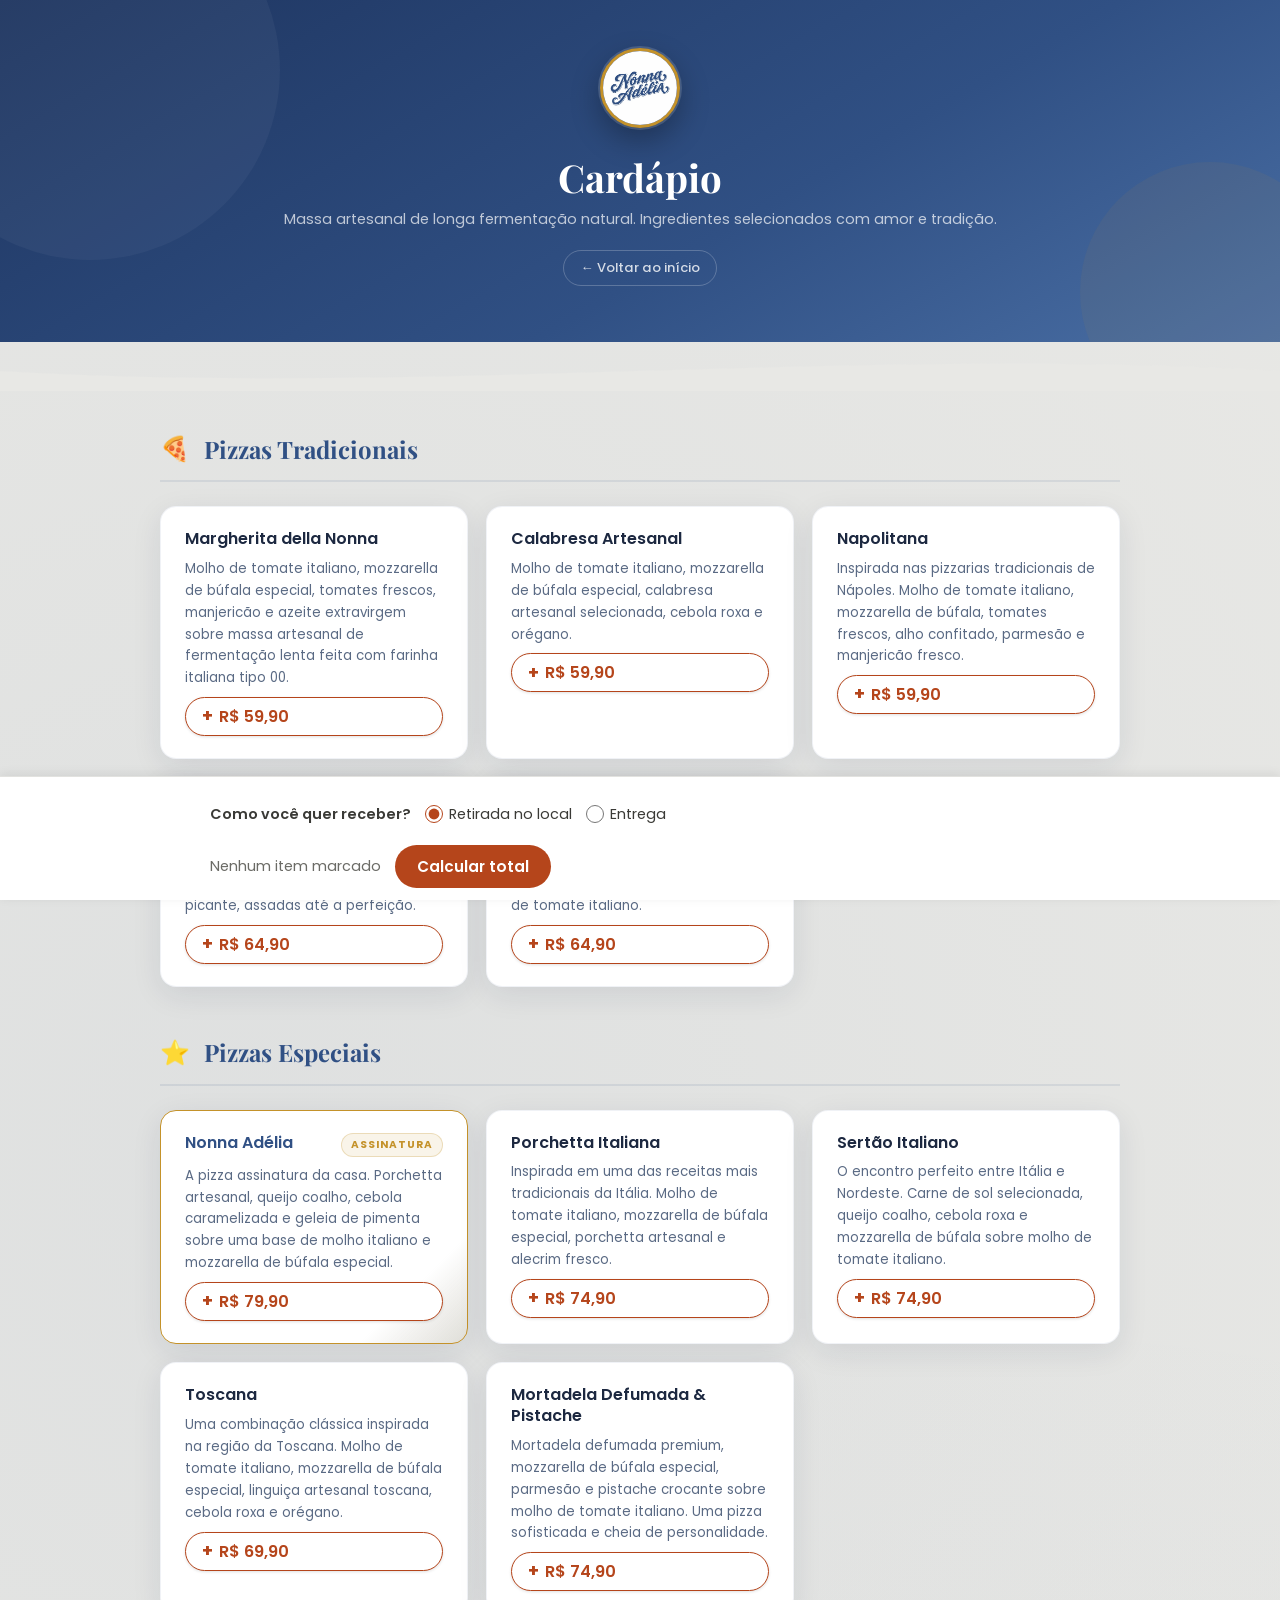
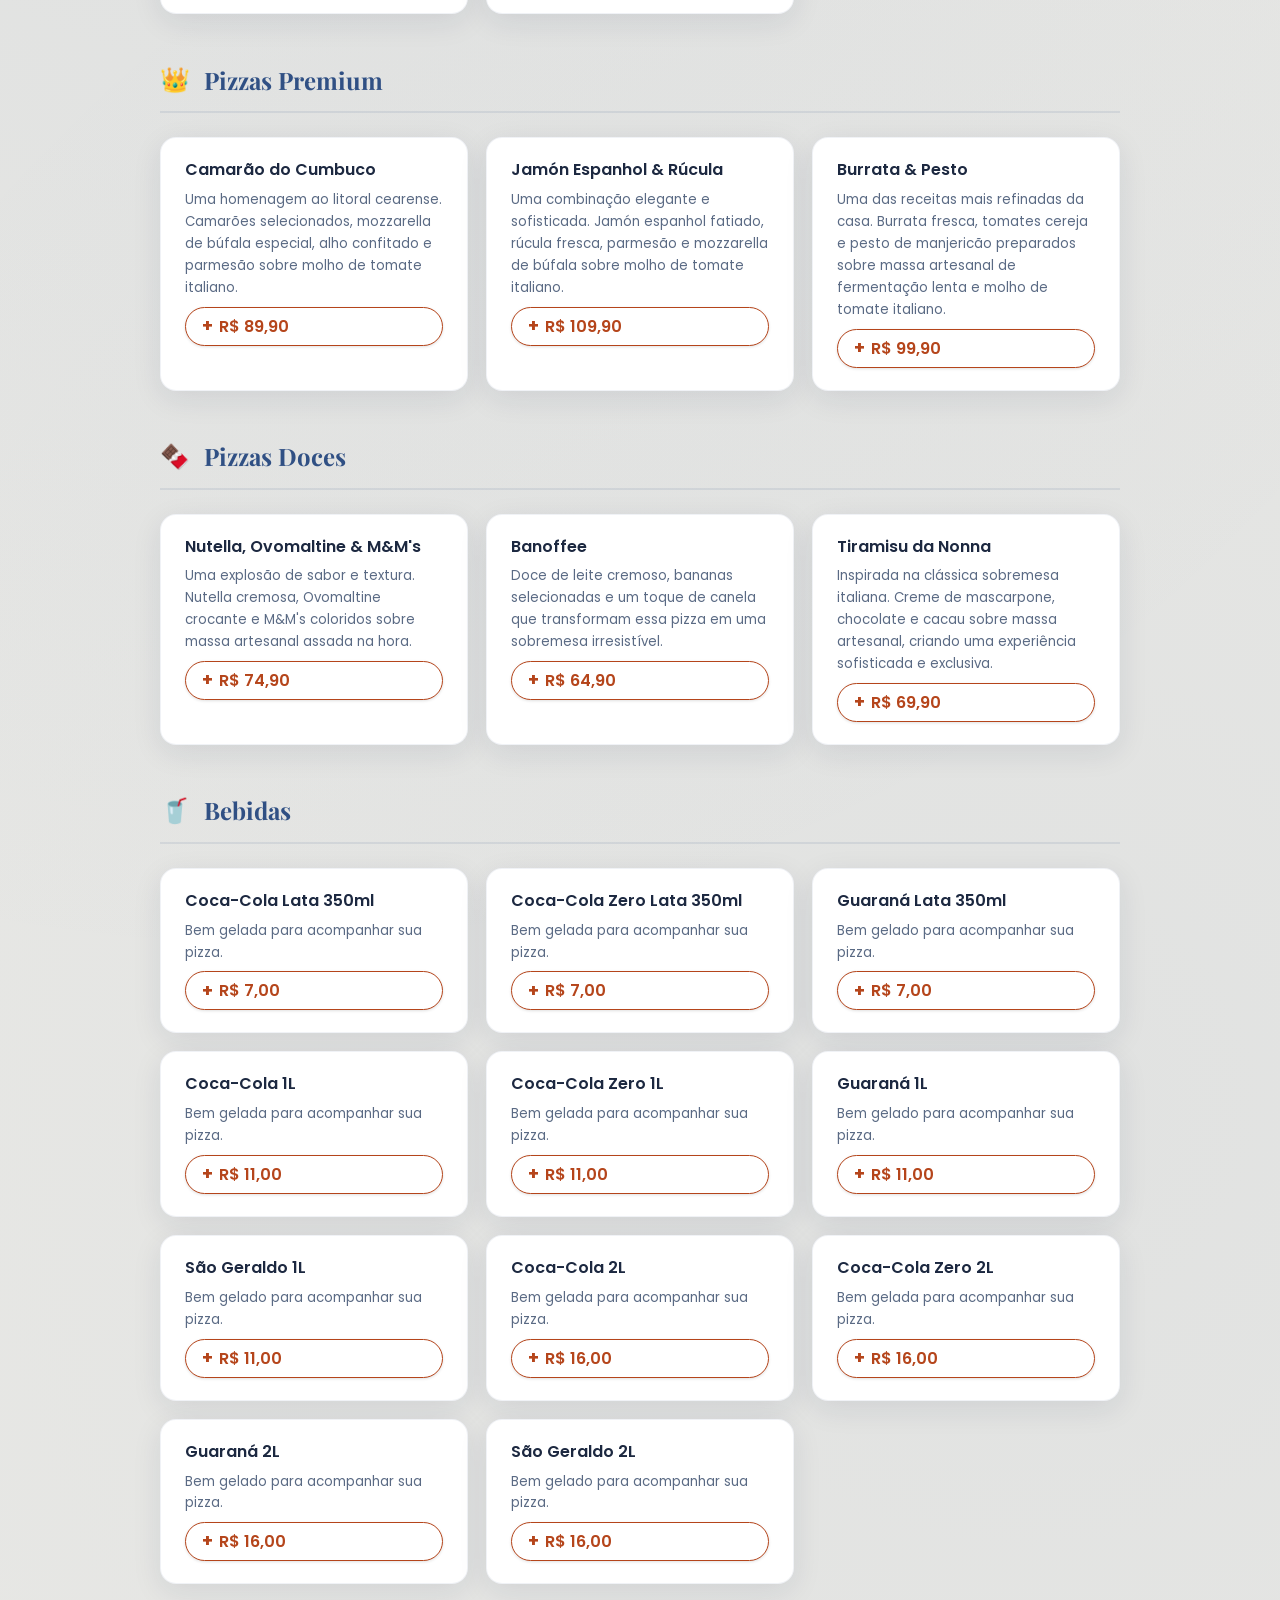
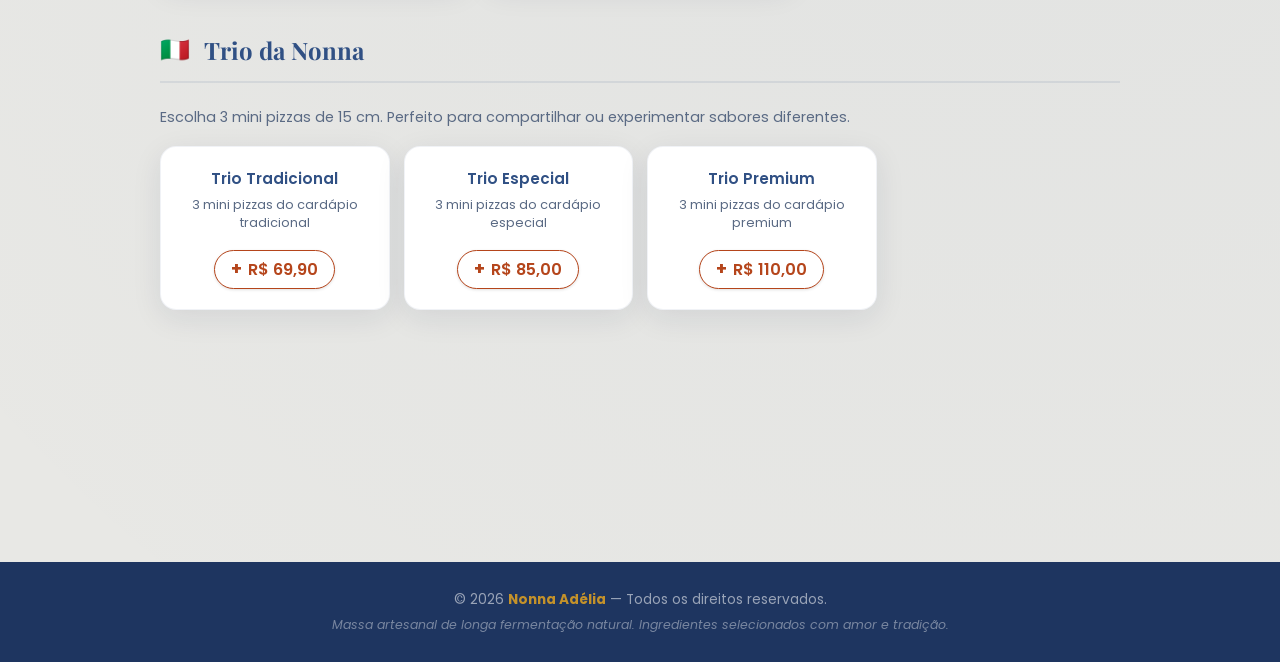
==== commit ff9af5b7: "modo de pagamento" ====
--- a/cardapio.html
+++ b/cardapio.html
@@ -12,6 +12,283 @@
     <link href="https://fonts.googleapis.com/css2?family=Playfair+Display:ital,wght@0,700;1,400&family=Poppins:wght@300;400;500;600&display=swap" rel="stylesheet">
     <link rel="stylesheet" href="cardapio.css">
 
+    <style>
+        /* Botão de marcar (substitui o span/div de preço) */
+        
+        .pizza-item-price,
+        .trio-item-price {
+            all: unset;
+            display: inline-flex !important;
+            align-items: center;
+            gap: 6px;
+            font-family: 'Poppins', sans-serif !important;
+            font-weight: 600 !important;
+            font-size: 1rem !important;
+            color: #b5451b !important;
+            cursor: pointer;
+            border: 1.5px solid #b5451b !important;
+            border-radius: 999px !important;
+            padding: 6px 16px !important;
+            background-color: #fff !important;
+            box-shadow: 0 1px 3px rgba(0, 0, 0, .12);
+            transition: background-color .15s ease, border-color .15s ease, color .15s ease, transform .1s ease, box-shadow .15s ease;
+        }
+        
+        .trio-item-price {
+            margin-top: 8px;
+        }
+        
+        .pizza-item-price:hover,
+        .trio-item-price:hover {
+            background-color: #fdf1ea !important;
+            box-shadow: 0 2px 6px rgba(0, 0, 0, .18);
+        }
+        
+        .pizza-item-price:active,
+        .trio-item-price:active {
+            transform: scale(0.97);
+        }
+        
+        .pizza-item-price[aria-pressed="true"],
+        .trio-item-price[aria-pressed="true"] {
+            background-color: #2e7d32 !important;
+            border-color: #2e7d32 !important;
+            color: #fff !important;
+        }
+        
+        .pizza-item-price[aria-pressed="true"]::after,
+        .trio-item-price[aria-pressed="true"]::after {
+            content: "✓";
+            font-weight: 700;
+        }
+        /* Barra de total fixa */
+        
+        .total-bar {
+            position: sticky;
+            bottom: 0;
+            z-index: 20;
+            background-color: #fff;
+            border-top: 1px solid #e2e2df;
+            box-shadow: 0 -2px 10px rgba(0, 0, 0, .08);
+        }
+        
+        .total-bar-inner {
+            max-width: 900px;
+            margin: 0 auto;
+            padding: 12px 20px;
+            display: flex;
+            align-items: center;
+            justify-content: space-between;
+            gap: 12px;
+            flex-wrap: wrap;
+        }
+        
+        .total-bar-info {
+            font-family: 'Poppins', sans-serif;
+            font-size: .9rem;
+            color: #6b6b66;
+        }
+        
+        .total-bar-actions {
+            display: flex;
+            align-items: center;
+            gap: 14px;
+        }
+        
+        .btn-calcular {
+            all: unset;
+            cursor: pointer;
+            font-family: 'Poppins', sans-serif;
+            font-weight: 600;
+            font-size: .95rem;
+            color: #fff;
+            background-color: #b5451b;
+            padding: 10px 22px;
+            border-radius: 999px;
+            transition: background-color .15s ease, transform .1s ease;
+        }
+        
+        .btn-calcular:hover {
+            background-color: #963a16;
+        }
+        
+        .btn-calcular:active {
+            transform: scale(0.97);
+        }
+        
+        .total-bar-valor {
+            font-family: 'Playfair Display', serif;
+            font-weight: 700;
+            font-size: 1.3rem;
+            color: #2e7d32;
+        }
+        
+        .btn-pagar {
+            all: unset;
+            display: inline-flex;
+            align-items: center;
+            gap: 8px;
+            cursor: pointer;
+            font-family: 'Poppins', sans-serif;
+            font-weight: 600;
+            font-size: .95rem;
+            color: #fff;
+            background-color: #2e7d32;
+            padding: 10px 22px;
+            border-radius: 999px;
+            transition: background-color .15s ease, transform .1s ease;
+        }
+        
+        .btn-pagar::before {
+            content: "🔒";
+            font-size: .85rem;
+        }
+        
+        .btn-pagar:hover {
+            background-color: #256529;
+        }
+        
+        .btn-pagar:active {
+            transform: scale(0.97);
+        }
+        /* Entrega / Retirada */
+        
+        .entrega-block {
+            width: 100%;
+            display: flex;
+            align-items: center;
+            flex-wrap: wrap;
+            gap: 14px;
+            padding: 10px 0 4px;
+        }
+        
+        .entrega-label {
+            font-family: 'Poppins', sans-serif;
+            font-weight: 600;
+            font-size: .9rem;
+            color: #3a3a36;
+        }
+        
+        .entrega-option {
+            display: inline-flex;
+            align-items: center;
+            gap: 6px;
+            font-family: 'Poppins', sans-serif;
+            font-size: .9rem;
+            color: #3a3a36;
+            cursor: pointer;
+        }
+        
+        .entrega-option input {
+            accent-color: #b5451b;
+            cursor: pointer;
+        }
+        /* CEP / Frete */
+        
+        .endereco-block {
+            width: 100%;
+            padding: 6px 0 10px;
+        }
+        
+        .cep-row {
+            display: flex;
+            gap: 8px;
+            flex-wrap: wrap;
+        }
+        
+        .cep-input {
+            font-family: 'Poppins', sans-serif;
+            font-size: .9rem;
+            padding: 8px 14px;
+            border: 1.5px solid #d8d8d4;
+            border-radius: 999px;
+            width: 160px;
+            outline: none;
+        }
+        
+        .cep-input:focus {
+            border-color: #b5451b;
+        }
+        
+        .btn-frete {
+            all: unset;
+            cursor: pointer;
+            font-family: 'Poppins', sans-serif;
+            font-weight: 600;
+            font-size: .85rem;
+            color: #b5451b;
+            border: 1.5px solid #b5451b;
+            padding: 8px 16px;
+            border-radius: 999px;
+            transition: background-color .15s ease;
+        }
+        
+        .btn-frete:hover {
+            background-color: #fdf1ea;
+        }
+        
+        .cep-loading {
+            display: block;
+            margin-top: 6px;
+            font-family: 'Poppins', sans-serif;
+            font-size: .85rem;
+            color: #6b6b66;
+        }
+        
+        .cep-erro {
+            display: block;
+            margin-top: 6px;
+            font-family: 'Poppins', sans-serif;
+            font-size: .85rem;
+            color: #b3261e;
+        }
+        
+        .frete-info {
+            margin-top: 8px;
+            padding: 8px 12px;
+            background-color: #f4f4f1;
+            border-radius: 10px;
+        }
+        
+        .frete-endereco {
+            font-family: 'Poppins', sans-serif;
+            font-weight: 500;
+            font-size: .85rem;
+            color: #3a3a36;
+            margin: 0 0 2px;
+        }
+        
+        .frete-dados {
+            font-family: 'Poppins', sans-serif;
+            font-size: .82rem;
+            color: #6b6b66;
+            margin: 0;
+        }
+        /* Resumo do pedido */
+        
+        .order-summary {
+            width: 100%;
+            padding: 6px 0 10px;
+            border-top: 1px dashed #e2e2df;
+            margin-top: 4px;
+        }
+        
+        .order-summary-row {
+            display: flex;
+            justify-content: space-between;
+            font-family: 'Poppins', sans-serif;
+            font-size: .88rem;
+            color: #6b6b66;
+            padding: 2px 0;
+        }
+        
+        .order-summary-total {
+            font-weight: 700;
+            font-size: 1rem;
+            color: #2e7d32;
+            padding-top: 4px;
+        }
+    </style>
 </head>
 
 <body>
@@ -201,6 +478,105 @@
                     </div>
                     <p class="pizza-item-desc">Inspirada na clássica sobremesa italiana. Creme de mascarpone, chocolate e cacau sobre massa artesanal, criando uma experiência sofisticada e exclusiva.</p>
                     <button type="button" class="pizza-item-price" aria-pressed="false" data-price="69.90" onclick="toggleMarcar(this)">R$ 69,90</button>
+                </div>
+
+            </div>
+        </div>
+
+        <!-- BEBIDAS -->
+        <div class="category">
+            <div class="category-header">
+                <span class="category-icon">🥤</span>
+                <h2 class="category-title">Bebidas</h2>
+            </div>
+            <div class="pizza-list">
+
+                <div class="pizza-item">
+                    <div class="pizza-item-top">
+                        <span class="pizza-item-name">Coca-Cola Lata 350ml</span>
+                    </div>
+                    <p class="pizza-item-desc">Bem gelada para acompanhar sua pizza.</p>
+                    <button type="button" class="pizza-item-price" data-price="7.00" aria-pressed="false" onclick="toggleMarcar(this)">R$ 7,00</button>
+                </div>
+
+                <div class="pizza-item">
+                    <div class="pizza-item-top">
+                        <span class="pizza-item-name">Coca-Cola Zero Lata 350ml</span>
+                    </div>
+                    <p class="pizza-item-desc">Bem gelada para acompanhar sua pizza.</p>
+                    <button type="button" class="pizza-item-price" data-price="7.00" aria-pressed="false" onclick="toggleMarcar(this)">R$ 7,00</button>
+                </div>
+
+                <div class="pizza-item">
+                    <div class="pizza-item-top">
+                        <span class="pizza-item-name">Guaraná Lata 350ml</span>
+                    </div>
+                    <p class="pizza-item-desc">Bem gelado para acompanhar sua pizza.</p>
+                    <button type="button" class="pizza-item-price" data-price="7.00" aria-pressed="false" onclick="toggleMarcar(this)">R$ 7,00</button>
+                </div>
+
+                <div class="pizza-item">
+                    <div class="pizza-item-top">
+                        <span class="pizza-item-name">Coca-Cola 1L</span>
+                    </div>
+                    <p class="pizza-item-desc">Bem gelada para acompanhar sua pizza.</p>
+                    <button type="button" class="pizza-item-price" data-price="11.00" aria-pressed="false" onclick="toggleMarcar(this)">R$ 11,00</button>
+                </div>
+
+                <div class="pizza-item">
+                    <div class="pizza-item-top">
+                        <span class="pizza-item-name">Coca-Cola Zero 1L</span>
+                    </div>
+                    <p class="pizza-item-desc">Bem gelada para acompanhar sua pizza.</p>
+                    <button type="button" class="pizza-item-price" data-price="11.00" aria-pressed="false" onclick="toggleMarcar(this)">R$ 11,00</button>
+                </div>
+
+                <div class="pizza-item">
+                    <div class="pizza-item-top">
+                        <span class="pizza-item-name">Guaraná 1L</span>
+                    </div>
+                    <p class="pizza-item-desc">Bem gelado para acompanhar sua pizza.</p>
+                    <button type="button" class="pizza-item-price" data-price="11.00" aria-pressed="false" onclick="toggleMarcar(this)">R$ 11,00</button>
+                </div>
+
+                <div class="pizza-item">
+                    <div class="pizza-item-top">
+                        <span class="pizza-item-name">São Geraldo 1L</span>
+                    </div>
+                    <p class="pizza-item-desc">Bem gelado para acompanhar sua pizza.</p>
+                    <button type="button" class="pizza-item-price" data-price="11.00" aria-pressed="false" onclick="toggleMarcar(this)">R$ 11,00</button>
+                </div>
+
+                <div class="pizza-item">
+                    <div class="pizza-item-top">
+                        <span class="pizza-item-name">Coca-Cola 2L</span>
+                    </div>
+                    <p class="pizza-item-desc">Bem gelada para acompanhar sua pizza.</p>
+                    <button type="button" class="pizza-item-price" data-price="16.00" aria-pressed="false" onclick="toggleMarcar(this)">R$ 16,00</button>
+                </div>
+
+                <div class="pizza-item">
+                    <div class="pizza-item-top">
+                        <span class="pizza-item-name">Coca-Cola Zero 2L</span>
+                    </div>
+                    <p class="pizza-item-desc">Bem gelada para acompanhar sua pizza.</p>
+                    <button type="button" class="pizza-item-price" data-price="16.00" aria-pressed="false" onclick="toggleMarcar(this)">R$ 16,00</button>
+                </div>
+
+                <div class="pizza-item">
+                    <div class="pizza-item-top">
+                        <span class="pizza-item-name">Guaraná 2L</span>
+                    </div>
+                    <p class="pizza-item-desc">Bem gelado para acompanhar sua pizza.</p>
+                    <button type="button" class="pizza-item-price" data-price="16.00" aria-pressed="false" onclick="toggleMarcar(this)">R$ 16,00</button>
+                </div>
+
+                <div class="pizza-item">
+                    <div class="pizza-item-top">
+                        <span class="pizza-item-name">São Geraldo 2L</span>
+                    </div>
+                    <p class="pizza-item-desc">Bem gelado para acompanhar sua pizza.</p>
+                    <button type="button" class="pizza-item-price" data-price="16.00" aria-pressed="false" onclick="toggleMarcar(this)">R$ 16,00</button>
                 </div>
 
             </div>
@@ -288,7 +664,7 @@
                 <button type="button" class="btn-calcular" id="btnCalcular" onclick="calcularTotal()">Calcular total</button>
                 <span class="total-bar-valor" id="totalValor"></span>
                 <a href="https://link.mercadopago.com.br/nonnadeliapizza" target="_blank" rel="noopener noreferrer" class="btn-pagar" id="btnPagar" style="display:none;" onclick="return pagarComPix(event)">
-                    Pagar com Pix
+                    efetuar o pagamento 
                 </a>
             </div>
         </div>
--- a/cardapio.css
+++ b/cardapio.css
@@ -1,710 +1,693 @@
-    :root {
-       --blue: #305084;
-       --blue-dk: #1e3560;
-       --blue-lt: #4a6fa5;
-       --cream: #e8e8e5;
-       --cream-lt: #f4f4f2;
-       --white: #ffffff;
-       --text: #1c2840;
-       --muted: #5a6a84;
-       --gold: #c4922a;
-       --shadow: 0 8px 30px rgba(20, 35, 70, .09);
-       --radius: 16px;
-   }
-   
-   * {
-       margin: 0;
-       padding: 0;
-       box-sizing: border-box;
-   }
-   
-   html {
-       scroll-behavior: smooth;
-   }
-   
-   body {
-       font-family: 'Poppins', sans-serif;
-       background: var(--cream);
-       color: var(--text);
-       background-image: radial-gradient(circle at 20% 30%, rgba(48, 80, 132, .05) 0%, transparent 50%), radial-gradient(circle at 80% 70%, rgba(48, 80, 132, .04) 0%, transparent 50%);
-   }
-   
-   h1,
-   h2,
-   h3 {
-       font-family: 'Playfair Display', serif;
-   }
-   /* ── HEADER ─────────────────────────────── */
-   
-   .menu-header {
-       background: linear-gradient(150deg, var(--blue-dk) 0%, var(--blue) 60%, var(--blue-lt) 100%);
-       color: #fff;
-       padding: 48px 20px 56px;
-       text-align: center;
-       position: relative;
-       overflow: hidden;
-   }
-   
-   .menu-header::before,
-   .menu-header::after {
-       content: "";
-       position: absolute;
-       border-radius: 50%;
-       background: rgba(255, 255, 255, .04);
-       pointer-events: none;
-   }
-   
-   .menu-header::before {
-       width: 380px;
-       height: 380px;
-       top: -120px;
-       left: -100px;
-   }
-   
-   .menu-header::after {
-       width: 260px;
-       height: 260px;
-       bottom: -80px;
-       right: -60px;
-       background: rgba(196, 146, 42, .07);
-   }
-   
-   .menu-header-logo {
-       width: 80px;
-       height: 80px;
-       border-radius: 50%;
-       object-fit: cover;
-       border: 3px solid var(--gold);
-       box-shadow: 0 0 0 2px rgba(255, 255, 255, .15), 0 12px 30px rgba(0, 0, 0, .3);
-       margin-bottom: 16px;
-   }
-   
-   .menu-header h1 {
-       font-size: 2.4rem;
-       margin-bottom: 6px;
-   }
-   
-   .menu-header p {
-       font-size: .9rem;
-       color: rgba(255, 255, 255, .7);
-       margin-bottom: 20px;
-   }
-   
-   .btn-back {
-       display: inline-flex;
-       align-items: center;
-       gap: 7px;
-       color: rgba(255, 255, 255, .8);
-       text-decoration: none;
-       font-size: .82rem;
-       font-weight: 500;
-       border: 1px solid rgba(255, 255, 255, .22);
-       border-radius: 30px;
-       padding: 7px 16px;
-       transition: color .2s, border-color .2s, background .2s;
-   }
-   
-   .btn-back:hover {
-       color: #fff;
-       border-color: rgba(255, 255, 255, .5);
-       background: rgba(255, 255, 255, .1);
-   }
-   
-   .header-divider {
-       width: 100%;
-       line-height: 0;
-       margin-top: -1px;
-   }
-   
-   .header-divider svg {
-       display: block;
-       width: 100%;
-       height: 50px;
-   }
-   /* ── CONTAINER ──────────────────────────── */
-   
-   .container {
-       width: 90%;
-       max-width: 960px;
-       margin: 0 auto;
-       padding: 40px 0 80px;
-   }
-   /* ── CATEGORIA ──────────────────────────── */
-   
-   .category {
-       margin-bottom: 48px;
-   }
-   
-   .category-header {
-       display: flex;
-       align-items: center;
-       gap: 14px;
-       margin-bottom: 24px;
-       padding-bottom: 14px;
-       border-bottom: 2px solid rgba(48, 80, 132, .1);
-   }
-   
-   .category-icon {
-       font-size: 1.5rem;
-       flex-shrink: 0;
-   }
-   
-   .category-title {
-       font-size: 1.5rem;
-       color: var(--blue);
-   }
-   /* ── GRID DE PIZZAS ─────────────────────── */
-   
-   .pizza-list {
-       display: grid;
-       grid-template-columns: repeat(auto-fill, minmax(280px, 1fr));
-       gap: 18px;
-   }
-   
-   .pizza-item {
-       background: var(--white);
-       border-radius: var(--radius);
-       padding: 22px 24px;
-       box-shadow: var(--shadow);
-       border: 1px solid rgba(48, 80, 132, .07);
-       transition: transform .25s, box-shadow .25s;
-       display: flex;
-       flex-direction: column;
-       gap: 8px;
-   }
-   
-   .pizza-item:hover {
-       transform: translateY(-4px);
-       box-shadow: 0 16px 40px rgba(20, 35, 70, .13);
-   }
-   
-   .pizza-item.destaque {
-       border-color: var(--gold);
-       background: linear-gradient(135deg, #fff 80%, rgba(196, 146, 42, .05));
-   }
-   
-   .pizza-item-top {
-       display: flex;
-       justify-content: space-between;
-       align-items: flex-start;
-       gap: 10px;
-   }
-   
-   .pizza-item-name {
-       font-size: 1rem;
-       font-weight: 600;
-       color: var(--text);
-       line-height: 1.3;
-   }
-   
-   .pizza-item.destaque .pizza-item-name {
-       color: var(--blue);
-   }
-   
-   .pizza-item-badge {
-       font-size: .65rem;
-       font-weight: 700;
-       letter-spacing: .1em;
-       text-transform: uppercase;
-       color: var(--gold);
-       background: rgba(196, 146, 42, .1);
-       border: 1px solid rgba(196, 146, 42, .25);
-       border-radius: 20px;
-       padding: 3px 9px;
-       white-space: nowrap;
-       flex-shrink: 0;
-   }
-   
-   .pizza-item-desc {
-       font-size: .83rem;
-       color: var(--muted);
-       line-height: 1.65;
-   }
-   
-   .pizza-item-price {
-       margin-top: auto;
-       font-size: 1.05rem;
-       font-weight: 700;
-       color: var(--gold);
-   }
-   /* ── TRIO ───────────────────────────────── */
-   
-   .trio-grid {
-       display: grid;
-       grid-template-columns: repeat(auto-fill, minmax(200px, 1fr));
-       gap: 14px;
-   }
-   
-   .trio-item {
-       background: var(--white);
-       border-radius: var(--radius);
-       padding: 20px 22px;
-       box-shadow: var(--shadow);
-       border: 1px solid rgba(48, 80, 132, .07);
-       text-align: center;
-   }
-   
-   .trio-item-name {
-       font-size: .95rem;
-       font-weight: 600;
-       color: var(--blue);
-       margin-bottom: 6px;
-   }
-   
-   .trio-item-desc {
-       font-size: .8rem;
-       color: var(--muted);
-       margin-bottom: 10px;
-   }
-   
-   .trio-item-price {
-       font-size: 1.1rem;
-       font-weight: 700;
-       color: var(--gold);
-   }
-   /* ── RODAPÉ ─────────────────────────────── */
-   
-   .menu-footer {
-       background: var(--blue-dk);
-       color: rgba(255, 255, 255, .55);
-       text-align: center;
-       padding: 28px 20px;
-       font-size: .85rem;
-   }
-   
-   .menu-footer strong {
-       color: var(--gold);
-   }
-   
-   .menu-footer-note {
-       font-style: italic;
-       color: rgba(255, 255, 255, .4);
-       font-size: .78rem;
-       margin-top: 6px;
-   }
-   /* ── RESPONSIVO ─────────────────────────── */
-   
-   @media (max-width: 600px) {
-       .menu-header h1 {
-           font-size: 1.9rem;
-       }
-       .pizza-list {
-           grid-template-columns: 1fr;
-       }
-       .trio-grid {
-           grid-template-columns: 1fr;
-       }
-   }
-   /* Botão de marcar (substitui o span/div de preço) */
-   
-   .pizza-item-price,
-   .trio-item-price {
-       all: unset;
-       display: inline-flex !important;
-       align-items: center;
-       gap: 6px;
-       font-family: 'Poppins', sans-serif !important;
-       font-weight: 600 !important;
-       font-size: 1rem !important;
-       color: #b5451b !important;
-       cursor: pointer;
-       border: 1.5px solid #b5451b !important;
-       border-radius: 999px !important;
-       padding: 6px 16px !important;
-       background-color: #fff !important;
-       box-shadow: 0 1px 3px rgba(0, 0, 0, .12);
-       transition: background-color .15s ease, border-color .15s ease, color .15s ease, transform .1s ease, box-shadow .15s ease;
-   }
-   
-   .trio-item-price {
-       margin-top: 8px;
-   }
-   
-   .pizza-item-price:hover,
-   .trio-item-price:hover {
-       background-color: #fdf1ea !important;
-       box-shadow: 0 2px 6px rgba(0, 0, 0, .18);
-   }
-   
-   .pizza-item-price:active,
-   .trio-item-price:active {
-       transform: scale(0.97);
-   }
-   
-   .pizza-item-price[aria-pressed="true"],
-   .trio-item-price[aria-pressed="true"] {
-       background-color: #2e7d32 !important;
-       border-color: #2e7d32 !important;
-       color: #fff !important;
-   }
-   
-   .pizza-item-price[aria-pressed="true"]::after,
-   .trio-item-price[aria-pressed="true"]::after {
-       content: "✓";
-       font-weight: 700;
-   }
-   /* Barra de total fixa */
-   
-   .total-bar {
-       position: sticky;
-       bottom: 0;
-       z-index: 20;
-       background-color: #fff;
-       border-top: 1px solid #e2e2df;
-       box-shadow: 0 -2px 10px rgba(0, 0, 0, .08);
-   }
-   
-   .total-bar-inner {
-       max-width: 900px;
-       margin: 0 auto;
-       padding: 12px 20px;
-       display: flex;
-       align-items: center;
-       justify-content: space-between;
-       gap: 12px;
-       flex-wrap: wrap;
-   }
-   
-   .total-bar-info {
-       font-family: 'Poppins', sans-serif;
-       font-size: .9rem;
-       color: #6b6b66;
-   }
-   
-   .total-bar-actions {
-       display: flex;
-       align-items: center;
-       gap: 14px;
-   }
-   
-   .btn-calcular {
-       all: unset;
-       cursor: pointer;
-       font-family: 'Poppins', sans-serif;
-       font-weight: 600;
-       font-size: .95rem;
-       color: #fff;
-       background-color: #b5451b;
-       padding: 10px 22px;
-       border-radius: 999px;
-       transition: background-color .15s ease, transform .1s ease;
-   }
-   
-   .btn-calcular:hover {
-       background-color: #963a16;
-   }
-   
-   .btn-calcular:active {
-       transform: scale(0.97);
-   }
-   
-   .total-bar-valor {
-       font-family: 'Playfair Display', serif;
-       font-weight: 700;
-       font-size: 1.3rem;
-       color: #2e7d32;
-   }
-   
-   .btn-pagar {
-       all: unset;
-       display: inline-flex;
-       align-items: center;
-       gap: 8px;
-       cursor: pointer;
-       font-family: 'Poppins', sans-serif;
-       font-weight: 600;
-       font-size: .95rem;
-       color: #fff;
-       background-color: #2e7d32;
-       padding: 10px 22px;
-       border-radius: 999px;
-       transition: background-color .15s ease, transform .1s ease;
-   }
-   
-   .btn-pagar::before {
-       content: "🔒";
-       font-size: .85rem;
-   }
-   
-   .btn-pagar:hover {
-       background-color: #256529;
-   }
-   
-   .btn-pagar:active {
-       transform: scale(0.97);
-   }
-   /* Botão de marcar (substitui o span/div de preço) */
-   
-   .pizza-item-price,
-   .trio-item-price {
-       all: unset;
-       display: inline-flex !important;
-       align-items: center;
-       gap: 6px;
-       font-family: 'Poppins', sans-serif !important;
-       font-weight: 600 !important;
-       font-size: 1rem !important;
-       color: #b5451b !important;
-       cursor: pointer;
-       border: 1.5px solid #b5451b !important;
-       border-radius: 999px !important;
-       padding: 6px 16px !important;
-       background-color: #fff !important;
-       box-shadow: 0 1px 3px rgba(0, 0, 0, .12);
-       transition: background-color .15s ease, border-color .15s ease, color .15s ease, transform .1s ease, box-shadow .15s ease;
-   }
-   
-   .trio-item-price {
-       margin-top: 8px;
-   }
-   
-   .pizza-item-price:hover,
-   .trio-item-price:hover {
-       background-color: #fdf1ea !important;
-       box-shadow: 0 2px 6px rgba(0, 0, 0, .18);
-   }
-   
-   .pizza-item-price:active,
-   .trio-item-price:active {
-       transform: scale(0.97);
-   }
-   
-   .pizza-item-price[aria-pressed="true"],
-   .trio-item-price[aria-pressed="true"] {
-       background-color: #2e7d32 !important;
-       border-color: #2e7d32 !important;
-       color: #fff !important;
-   }
-   
-   .pizza-item-price[aria-pressed="true"]::after,
-   .trio-item-price[aria-pressed="true"]::after {
-       content: "✓";
-       font-weight: 700;
-   }
-   /* Barra de total fixa */
-   
-   .total-bar {
-       position: sticky;
-       bottom: 0;
-       z-index: 20;
-       background-color: #fff;
-       border-top: 1px solid #e2e2df;
-       box-shadow: 0 -2px 10px rgba(0, 0, 0, .08);
-   }
-   
-   .total-bar-inner {
-       max-width: 900px;
-       margin: 0 auto;
-       padding: 12px 20px;
-       display: flex;
-       align-items: center;
-       justify-content: space-between;
-       gap: 12px;
-       flex-wrap: wrap;
-   }
-   
-   .total-bar-info {
-       font-family: 'Poppins', sans-serif;
-       font-size: .9rem;
-       color: #6b6b66;
-   }
-   
-   .total-bar-actions {
-       display: flex;
-       align-items: center;
-       gap: 14px;
-   }
-   
-   .btn-calcular {
-       all: unset;
-       cursor: pointer;
-       font-family: 'Poppins', sans-serif;
-       font-weight: 600;
-       font-size: .95rem;
-       color: #fff;
-       background-color: #b5451b;
-       padding: 10px 22px;
-       border-radius: 999px;
-       transition: background-color .15s ease, transform .1s ease;
-   }
-   
-   .btn-calcular:hover {
-       background-color: #963a16;
-   }
-   
-   .btn-calcular:active {
-       transform: scale(0.97);
-   }
-   
-   .total-bar-valor {
-       font-family: 'Playfair Display', serif;
-       font-weight: 700;
-       font-size: 1.3rem;
-       color: #2e7d32;
-   }
-   
-   .btn-pagar {
-       all: unset;
-       display: inline-flex;
-       align-items: center;
-       gap: 8px;
-       cursor: pointer;
-       font-family: 'Poppins', sans-serif;
-       font-weight: 600;
-       font-size: .95rem;
-       color: #fff;
-       background-color: #2e7d32;
-       padding: 10px 22px;
-       border-radius: 999px;
-       transition: background-color .15s ease, transform .1s ease;
-   }
-   
-   .btn-pagar::before {
-       content: "🔒";
-       font-size: .85rem;
-   }
-   
-   .btn-pagar:hover {
-       background-color: #256529;
-   }
-   
-   .btn-pagar:active {
-       transform: scale(0.97);
-   }
-   /* Entrega / Retirada */
-   
-   .entrega-block {
-       width: 100%;
-       display: flex;
-       align-items: center;
-       flex-wrap: wrap;
-       gap: 14px;
-       padding: 10px 0 4px;
-   }
-   
-   .entrega-label {
-       font-family: 'Poppins', sans-serif;
-       font-weight: 600;
-       font-size: .9rem;
-       color: #3a3a36;
-   }
-   
-   .entrega-option {
-       display: inline-flex;
-       align-items: center;
-       gap: 6px;
-       font-family: 'Poppins', sans-serif;
-       font-size: .9rem;
-       color: #3a3a36;
-       cursor: pointer;
-   }
-   
-   .entrega-option input {
-       accent-color: #b5451b;
-       cursor: pointer;
-   }
-   /* CEP / Frete */
-   
-   .endereco-block {
-       width: 100%;
-       padding: 6px 0 10px;
-   }
-   
-   .cep-row {
-       display: flex;
-       gap: 8px;
-       flex-wrap: wrap;
-   }
-   
-   .cep-input {
-       font-family: 'Poppins', sans-serif;
-       font-size: .9rem;
-       padding: 8px 14px;
-       border: 1.5px solid #d8d8d4;
-       border-radius: 999px;
-       width: 160px;
-       outline: none;
-   }
-   
-   .cep-input:focus {
-       border-color: #b5451b;
-   }
-   
-   .btn-frete {
-       all: unset;
-       cursor: pointer;
-       font-family: 'Poppins', sans-serif;
-       font-weight: 600;
-       font-size: .85rem;
-       color: #b5451b;
-       border: 1.5px solid #b5451b;
-       padding: 8px 16px;
-       border-radius: 999px;
-       transition: background-color .15s ease;
-   }
-   
-   .btn-frete:hover {
-       background-color: #fdf1ea;
-   }
-   
-   .cep-loading {
-       display: block;
-       margin-top: 6px;
-       font-family: 'Poppins', sans-serif;
-       font-size: .85rem;
-       color: #6b6b66;
-   }
-   
-   .cep-erro {
-       display: block;
-       margin-top: 6px;
-       font-family: 'Poppins', sans-serif;
-       font-size: .85rem;
-       color: #b3261e;
-   }
-   
-   .frete-info {
-       margin-top: 8px;
-       padding: 8px 12px;
-       background-color: #f4f4f1;
-       border-radius: 10px;
-   }
-   
-   .frete-endereco {
-       font-family: 'Poppins', sans-serif;
-       font-weight: 500;
-       font-size: .85rem;
-       color: #3a3a36;
-       margin: 0 0 2px;
-   }
-   
-   .frete-dados {
-       font-family: 'Poppins', sans-serif;
-       font-size: .82rem;
-       color: #6b6b66;
-       margin: 0;
-   }
-   /* Resumo do pedido */
-   
-   .order-summary {
-       width: 100%;
-       padding: 6px 0 10px;
-       border-top: 1px dashed #e2e2df;
-       margin-top: 4px;
-   }
-   
-   .order-summary-row {
-       display: flex;
-       justify-content: space-between;
-       font-family: 'Poppins', sans-serif;
-       font-size: .88rem;
-       color: #6b6b66;
-       padding: 2px 0;
-   }
-   
-   .order-summary-total {
-       font-weight: 700;
-       font-size: 1rem;
-       color: #2e7d32;
-       padding-top: 4px;
-   }+:root {
+    --blue: #305084;
+    --blue-dk: #1e3560;
+    --blue-lt: #4a6fa5;
+    --cream: #e8e8e5;
+    --cream-lt: #f4f4f2;
+    --white: #ffffff;
+    --text: #1c2840;
+    --muted: #5a6a84;
+    --gold: #c4922a;
+    --shadow: 0 8px 30px rgba(20, 35, 70, .09);
+    --radius: 16px;
+}
+
+* {
+    margin: 0;
+    padding: 0;
+    box-sizing: border-box;
+}
+
+html {
+    scroll-behavior: smooth;
+}
+
+body {
+    font-family: 'Poppins', sans-serif;
+    background: var(--cream);
+    color: var(--text);
+    background-image: radial-gradient(circle at 20% 30%, rgba(48, 80, 132, .05) 0%, transparent 50%), radial-gradient(circle at 80% 70%, rgba(48, 80, 132, .04) 0%, transparent 50%);
+    overflow-x: hidden;
+}
+
+h1,
+h2,
+h3 {
+    font-family: 'Playfair Display', serif;
+}
+
+
+/* ── HEADER ─────────────────────────────── */
+
+.menu-header {
+    background: linear-gradient(150deg, var(--blue-dk) 0%, var(--blue) 60%, var(--blue-lt) 100%);
+    color: #fff;
+    padding: 48px 20px 56px;
+    text-align: center;
+    position: relative;
+    overflow: hidden;
+}
+
+.menu-header::before,
+.menu-header::after {
+    content: "";
+    position: absolute;
+    border-radius: 50%;
+    background: rgba(255, 255, 255, .04);
+    pointer-events: none;
+}
+
+.menu-header::before {
+    width: 380px;
+    height: 380px;
+    top: -120px;
+    left: -100px;
+}
+
+.menu-header::after {
+    width: 260px;
+    height: 260px;
+    bottom: -80px;
+    right: -60px;
+    background: rgba(196, 146, 42, .07);
+}
+
+.menu-header-logo {
+    width: 80px;
+    height: 80px;
+    border-radius: 50%;
+    object-fit: cover;
+    border: 3px solid var(--gold);
+    box-shadow: 0 0 0 2px rgba(255, 255, 255, .15), 0 12px 30px rgba(0, 0, 0, .3);
+    margin-bottom: 16px;
+}
+
+.menu-header h1 {
+    font-size: 2.4rem;
+    margin-bottom: 6px;
+}
+
+.menu-header p {
+    font-size: .9rem;
+    color: rgba(255, 255, 255, .7);
+    margin-bottom: 20px;
+}
+
+.btn-back {
+    display: inline-flex;
+    align-items: center;
+    gap: 7px;
+    color: rgba(255, 255, 255, .8);
+    text-decoration: none;
+    font-size: .82rem;
+    font-weight: 500;
+    border: 1px solid rgba(255, 255, 255, .22);
+    border-radius: 30px;
+    padding: 7px 16px;
+    transition: color .2s, border-color .2s, background .2s;
+}
+
+.btn-back:hover {
+    color: #fff;
+    border-color: rgba(255, 255, 255, .5);
+    background: rgba(255, 255, 255, .1);
+}
+
+.header-divider {
+    width: 100%;
+    line-height: 0;
+    margin-top: -1px;
+}
+
+.header-divider svg {
+    display: block;
+    width: 100%;
+    height: 50px;
+}
+
+
+/* ── CONTAINER ──────────────────────────── */
+
+.container {
+    width: 90%;
+    max-width: 960px;
+    margin: 0 auto;
+    padding: 40px 0 80px;
+}
+
+
+/* ── CATEGORIA ──────────────────────────── */
+
+.category {
+    margin-bottom: 48px;
+}
+
+.category-header {
+    display: flex;
+    align-items: center;
+    gap: 14px;
+    margin-bottom: 24px;
+    padding-bottom: 14px;
+    border-bottom: 2px solid rgba(48, 80, 132, .1);
+}
+
+.category-icon {
+    font-size: 1.5rem;
+    flex-shrink: 0;
+}
+
+.category-title {
+    font-size: 1.5rem;
+    color: var(--blue);
+}
+
+
+/* ── GRID DE PIZZAS ─────────────────────── */
+
+.pizza-list {
+    display: grid;
+    grid-template-columns: repeat(auto-fill, minmax(280px, 1fr));
+    gap: 18px;
+}
+
+.pizza-item {
+    background: var(--white);
+    border-radius: var(--radius);
+    padding: 22px 24px;
+    box-shadow: var(--shadow);
+    border: 1px solid rgba(48, 80, 132, .07);
+    transition: transform .25s, box-shadow .25s;
+    display: flex;
+    flex-direction: column;
+    gap: 8px;
+}
+
+.pizza-item:hover {
+    transform: translateY(-4px);
+    box-shadow: 0 16px 40px rgba(20, 35, 70, .13);
+}
+
+.pizza-item.destaque {
+    border-color: var(--gold);
+    background: linear-gradient(135deg, #fff 80%, rgba(196, 146, 42, .05));
+}
+
+.pizza-item-top {
+    display: flex;
+    justify-content: space-between;
+    align-items: flex-start;
+    gap: 10px;
+}
+
+.pizza-item-name {
+    font-size: 1rem;
+    font-weight: 600;
+    color: var(--text);
+    line-height: 1.3;
+}
+
+.pizza-item.destaque .pizza-item-name {
+    color: var(--blue);
+}
+
+.pizza-item-badge {
+    font-size: .65rem;
+    font-weight: 700;
+    letter-spacing: .1em;
+    text-transform: uppercase;
+    color: var(--gold);
+    background: rgba(196, 146, 42, .1);
+    border: 1px solid rgba(196, 146, 42, .25);
+    border-radius: 20px;
+    padding: 3px 9px;
+    white-space: nowrap;
+    flex-shrink: 0;
+}
+
+.pizza-item-desc {
+    font-size: .83rem;
+    color: var(--muted);
+    line-height: 1.65;
+}
+
+
+/* ── TRIO ───────────────────────────────── */
+
+.trio-grid {
+    display: grid;
+    grid-template-columns: repeat(auto-fill, minmax(200px, 1fr));
+    gap: 14px;
+}
+
+.trio-item {
+    background: var(--white);
+    border-radius: var(--radius);
+    padding: 20px 22px;
+    box-shadow: var(--shadow);
+    border: 1px solid rgba(48, 80, 132, .07);
+    text-align: center;
+}
+
+.trio-item-name {
+    font-size: .95rem;
+    font-weight: 600;
+    color: var(--blue);
+    margin-bottom: 6px;
+}
+
+.trio-item-desc {
+    font-size: .8rem;
+    color: var(--muted);
+    margin-bottom: 10px;
+}
+
+
+/* ── RODAPÉ ─────────────────────────────── */
+
+.menu-footer {
+    background: var(--blue-dk);
+    color: rgba(255, 255, 255, .55);
+    text-align: center;
+    padding: 28px 20px;
+    font-size: .85rem;
+}
+
+.menu-footer strong {
+    color: var(--gold);
+}
+
+.menu-footer-note {
+    font-style: italic;
+    color: rgba(255, 255, 255, .4);
+    font-size: .78rem;
+    margin-top: 6px;
+}
+
+
+/* ═══════════════════════════════════════════════════════════════
+   BOTÃO DE MARCAR — substitui o span/div de preço.
+   Estrutura pensada para deixar claro que é uma ação, e não só o preço:
+   ícone de "adicionar" antes do preço → some e vira "✓ Marcado" ao clicar.
+   ═══════════════════════════════════════════════════════════════ */
+
+.pizza-item-price,
+.trio-item-price {
+    all: unset;
+    box-sizing: border-box !important;
+    display: inline-flex !important;
+    align-items: center;
+    justify-content: center;
+    gap: 7px;
+    margin-top: auto;
+    font-family: 'Poppins', sans-serif !important;
+    font-weight: 600 !important;
+    font-size: 1rem !important;
+    color: #b5451b !important;
+    cursor: pointer;
+    border: 1.5px solid #b5451b !important;
+    border-radius: 999px !important;
+    padding: 9px 18px !important;
+    min-height: 44px;
+    max-width: 100%;
+    background-color: #fff !important;
+    box-shadow: 0 1px 3px rgba(0, 0, 0, .12);
+    transition: background-color .15s ease, border-color .15s ease, color .15s ease, transform .1s ease, box-shadow .15s ease;
+}
+
+.trio-item-price {
+    margin-top: 8px;
+    width: 100%;
+}
+
+
+/* Ícone "+" antes do preço: sinaliza que é possível adicionar/marcar o item */
+
+.pizza-item-price::before,
+.trio-item-price::before {
+    content: "+";
+    font-size: 1.05rem;
+    font-weight: 700;
+    line-height: 1;
+}
+
+.pizza-item-price:hover,
+.trio-item-price:hover {
+    background-color: #fdf1ea !important;
+    box-shadow: 0 2px 6px rgba(0, 0, 0, .18);
+}
+
+.pizza-item-price:active,
+.trio-item-price:active {
+    transform: scale(0.97);
+}
+
+
+/* Estado marcado: fundo verde + texto "Marcado" no lugar do preço puro */
+
+.pizza-item-price[aria-pressed="true"],
+.trio-item-price[aria-pressed="true"] {
+    background-color: #2e7d32 !important;
+    border-color: #2e7d32 !important;
+    color: #fff !important;
+}
+
+.pizza-item-price[aria-pressed="true"]::before,
+.trio-item-price[aria-pressed="true"]::before {
+    content: "✓";
+}
+
+.pizza-item-price[aria-pressed="true"]::after,
+.trio-item-price[aria-pressed="true"]::after {
+    content: "Marcado";
+    font-size: .8rem;
+    font-weight: 600;
+    opacity: .9;
+    margin-left: 2px;
+}
+
+
+/* ═══════════════════════════════════════════════════════════════
+   BARRA DE TOTAL FIXA
+   ═══════════════════════════════════════════════════════════════ */
+
+.total-bar {
+    position: sticky;
+    bottom: 0;
+    z-index: 20;
+    width: 100%;
+    max-width: 100vw;
+    background-color: #fff;
+    border-top: 1px solid #e2e2df;
+    box-shadow: 0 -2px 10px rgba(0, 0, 0, .08);
+}
+
+.total-bar-inner {
+    max-width: 900px;
+    margin: 0 auto;
+    padding: 12px 20px;
+    display: flex;
+    align-items: center;
+    justify-content: space-between;
+    gap: 12px;
+    flex-wrap: wrap;
+}
+
+.total-bar-info {
+    font-family: 'Poppins', sans-serif;
+    font-size: .9rem;
+    color: #6b6b66;
+}
+
+.total-bar-actions {
+    display: flex;
+    align-items: center;
+    gap: 14px;
+    flex-wrap: wrap;
+}
+
+.btn-calcular {
+    all: unset;
+    box-sizing: border-box !important;
+    max-width: 100%;
+    cursor: pointer;
+    text-align: center;
+    font-family: 'Poppins', sans-serif;
+    font-weight: 600;
+    font-size: .95rem;
+    color: #fff;
+    background-color: #b5451b;
+    padding: 10px 22px;
+    border-radius: 999px;
+    min-height: 44px;
+    display: inline-flex;
+    align-items: center;
+    justify-content: center;
+    transition: background-color .15s ease, transform .1s ease;
+}
+
+.btn-calcular:hover {
+    background-color: #963a16;
+}
+
+.btn-calcular:active {
+    transform: scale(0.97);
+}
+
+.total-bar-valor {
+    font-family: 'Playfair Display', serif;
+    font-weight: 700;
+    font-size: 1.3rem;
+    color: #2e7d32;
+}
+
+.btn-pagar {
+    all: unset;
+    box-sizing: border-box !important;
+    max-width: 100%;
+    display: inline-flex;
+    align-items: center;
+    justify-content: center;
+    gap: 8px;
+    cursor: pointer;
+    text-align: center;
+    font-family: 'Poppins', sans-serif;
+    font-weight: 600;
+    font-size: .95rem;
+    color: #fff;
+    background-color: #2e7d32;
+    padding: 10px 22px;
+    border-radius: 999px;
+    min-height: 44px;
+    transition: background-color .15s ease, transform .1s ease;
+}
+
+.btn-pagar::before {
+    content: "🔒";
+    font-size: .85rem;
+}
+
+.btn-pagar:hover {
+    background-color: #256529;
+}
+
+.btn-pagar:active {
+    transform: scale(0.97);
+}
+
+
+/* ── Entrega / Retirada ─────────────────── */
+
+.entrega-block {
+    width: 100%;
+    display: flex;
+    align-items: center;
+    flex-wrap: wrap;
+    gap: 14px;
+    padding: 10px 0 4px;
+}
+
+.entrega-label {
+    font-family: 'Poppins', sans-serif;
+    font-weight: 600;
+    font-size: .9rem;
+    color: #3a3a36;
+}
+
+.entrega-option {
+    display: inline-flex;
+    align-items: center;
+    gap: 6px;
+    font-family: 'Poppins', sans-serif;
+    font-size: .9rem;
+    color: #3a3a36;
+    cursor: pointer;
+    min-height: 30px;
+}
+
+.entrega-option input {
+    accent-color: #b5451b;
+    cursor: pointer;
+    width: 18px;
+    height: 18px;
+}
+
+
+/* ── CEP / Frete ────────────────────────── */
+
+.endereco-block {
+    width: 100%;
+    padding: 6px 0 10px;
+}
+
+.cep-row {
+    display: flex;
+    gap: 8px;
+    flex-wrap: wrap;
+}
+
+.cep-input {
+    font-family: 'Poppins', sans-serif;
+    font-size: .9rem;
+    padding: 10px 14px;
+    border: 1.5px solid #d8d8d4;
+    border-radius: 999px;
+    width: 160px;
+    min-height: 44px;
+    outline: none;
+}
+
+.cep-input:focus {
+    border-color: #b5451b;
+}
+
+.btn-frete {
+    all: unset;
+    box-sizing: border-box !important;
+    max-width: 100%;
+    cursor: pointer;
+    text-align: center;
+    font-family: 'Poppins', sans-serif;
+    font-weight: 600;
+    font-size: .85rem;
+    color: #b5451b;
+    border: 1.5px solid #b5451b;
+    padding: 10px 16px;
+    border-radius: 999px;
+    min-height: 44px;
+    display: inline-flex;
+    align-items: center;
+    justify-content: center;
+    transition: background-color .15s ease;
+}
+
+.btn-frete:hover {
+    background-color: #fdf1ea;
+}
+
+.cep-loading {
+    display: block;
+    margin-top: 6px;
+    font-family: 'Poppins', sans-serif;
+    font-size: .85rem;
+    color: #6b6b66;
+}
+
+.cep-erro {
+    display: block;
+    margin-top: 6px;
+    font-family: 'Poppins', sans-serif;
+    font-size: .85rem;
+    color: #b3261e;
+}
+
+.frete-info {
+    margin-top: 8px;
+    padding: 8px 12px;
+    background-color: #f4f4f1;
+    border-radius: 10px;
+}
+
+.frete-endereco {
+    font-family: 'Poppins', sans-serif;
+    font-weight: 500;
+    font-size: .85rem;
+    color: #3a3a36;
+    margin: 0 0 2px;
+}
+
+.frete-dados {
+    font-family: 'Poppins', sans-serif;
+    font-size: .82rem;
+    color: #6b6b66;
+    margin: 0;
+}
+
+
+/* ── Resumo do pedido ───────────────────── */
+
+.order-summary {
+    width: 100%;
+    padding: 6px 0 10px;
+    border-top: 1px dashed #e2e2df;
+    margin-top: 4px;
+}
+
+.order-summary-row {
+    display: flex;
+    justify-content: space-between;
+    font-family: 'Poppins', sans-serif;
+    font-size: .88rem;
+    color: #6b6b66;
+    padding: 2px 0;
+}
+
+.order-summary-total {
+    font-weight: 700;
+    font-size: 1rem;
+    color: #2e7d32;
+    padding-top: 4px;
+}
+
+
+/* ═══════════════════════════════════════════════════════════════
+   RESPONSIVO
+   ═══════════════════════════════════════════════════════════════ */
+
+@media (max-width: 600px) {
+    .menu-header h1 {
+        font-size: 1.9rem;
+    }
+    .pizza-list {
+        grid-template-columns: 1fr;
+    }
+    .trio-grid {
+        grid-template-columns: 1fr;
+    }
+    /* Botões de marcar ocupam a largura toda: alvo de toque maior e mais fácil de ler */
+    .pizza-item-price {
+        width: 100%;
+    }
+    /* Barra de total: empilha tudo em coluna e some com o "sticky" apertado */
+    .total-bar-inner {
+        flex-direction: column;
+        align-items: stretch;
+        padding: 12px 16px;
+        gap: 10px;
+    }
+    .total-bar-info {
+        text-align: center;
+    }
+    .entrega-block {
+        flex-direction: column;
+        align-items: flex-start;
+        gap: 8px;
+        padding: 4px 0;
+    }
+    .cep-row {
+        flex-direction: column;
+    }
+    .cep-input {
+        width: 100%;
+    }
+    .btn-frete {
+        width: 100%;
+    }
+    .frete-dados {
+        line-height: 1.5;
+    }
+    .total-bar-actions {
+        flex-direction: column;
+        align-items: stretch;
+        gap: 10px;
+    }
+    .btn-calcular,
+    .btn-pagar {
+        width: 100%;
+    }
+    .total-bar-valor {
+        text-align: center;
+    }
+    .order-summary-row {
+        font-size: .85rem;
+    }
+}
